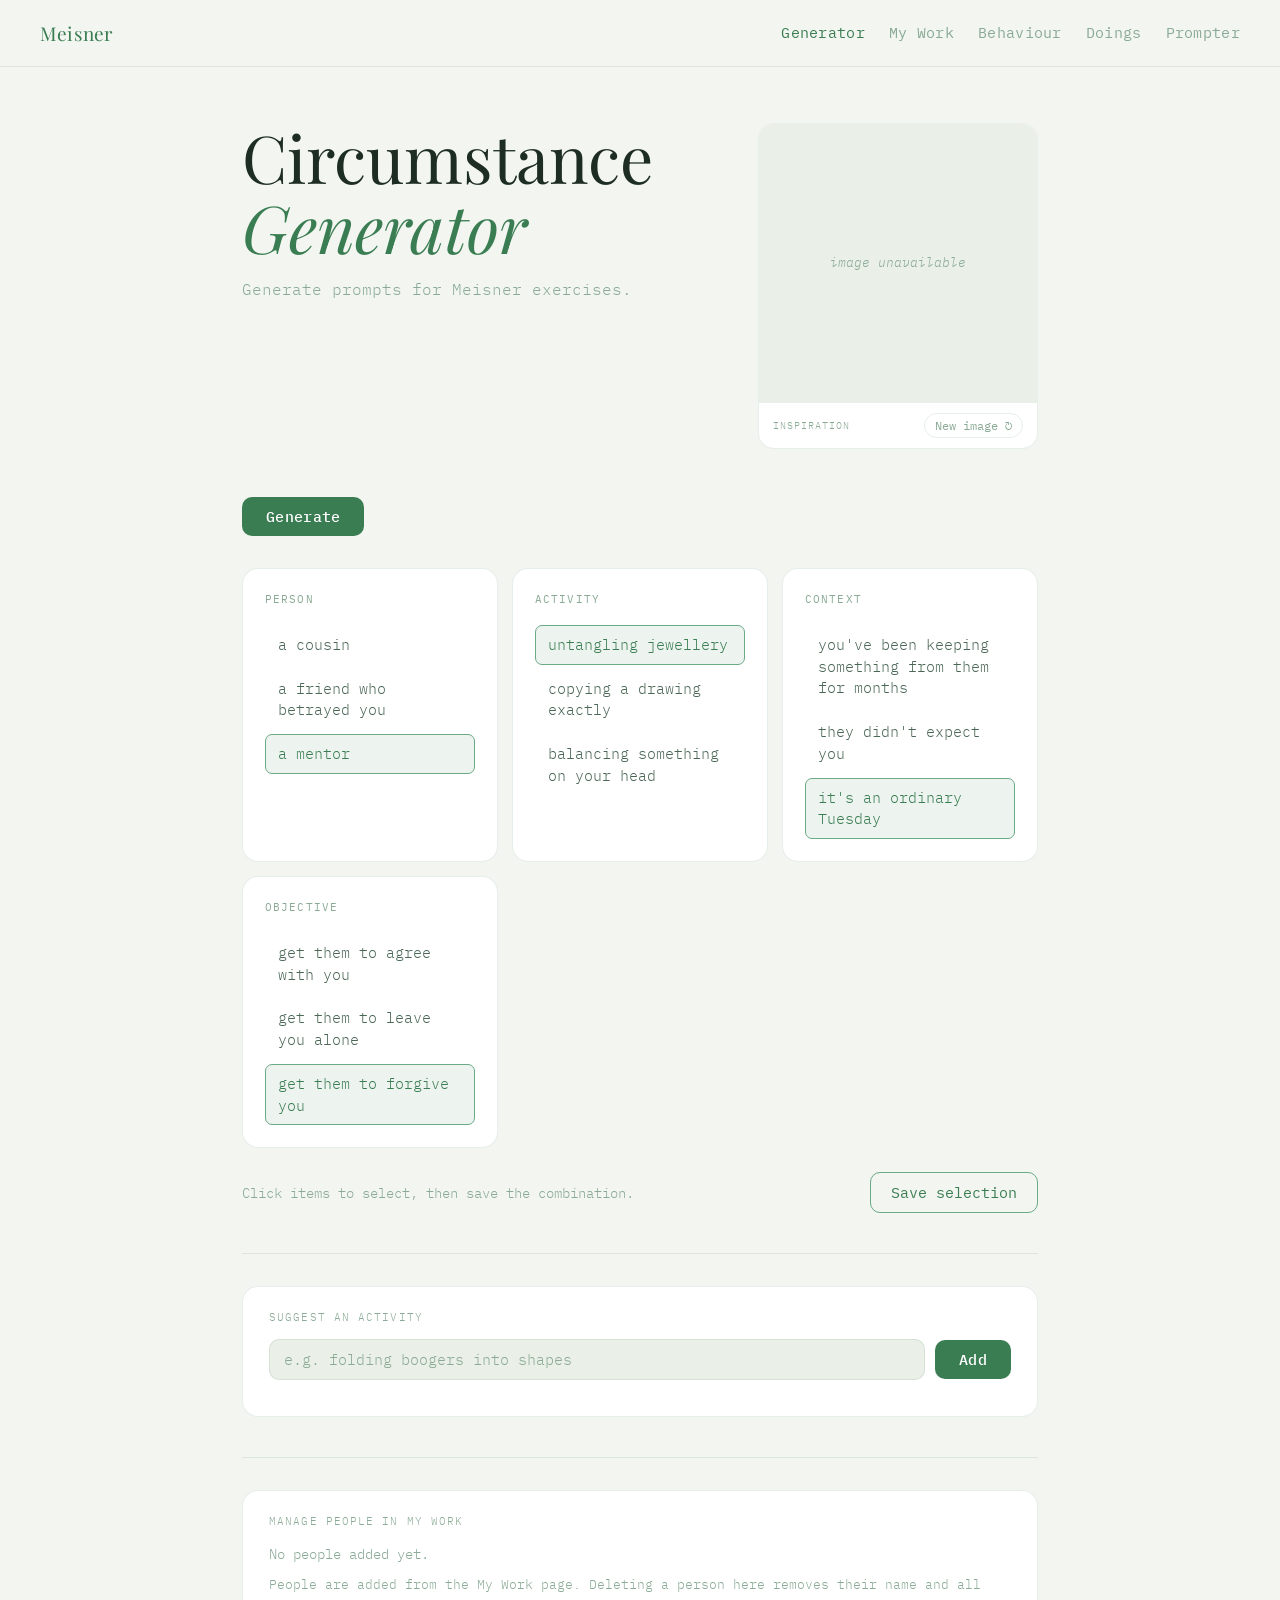
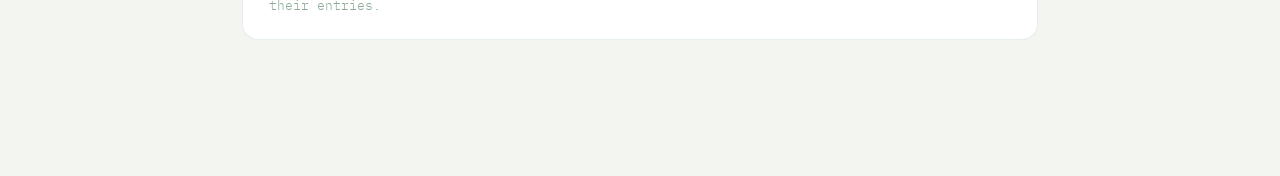
==== index.html @ a9f5c1dd "first upload" ====
<!doctype html>
<html lang="en">
  <head>
    <meta charset="UTF-8" />
    <meta name="viewport" content="width=device-width, initial-scale=1.0" />
    <link rel="icon" type="image/jpg" href="yas.JPG" />
    <title>Meisner Generator</title>
    <link rel="preconnect" href="https://fonts.googleapis.com" />
    <link
      href="https://fonts.googleapis.com/css2?family=Playfair+Display:ital,wght@0,400;0,500;1,400;1,500&family=IBM+Plex+Mono:wght@300;400;500&display=swap"
      rel="stylesheet"
    />
    <link rel="stylesheet" href="style.css" />
    <style>
      .hero-row {
        display: grid;
        grid-template-columns: 1fr 280px;
        gap: 24px;
        align-items: start;
        margin-bottom: 48px;
      }
      .hero-left h1 {
        font-family: var(--font-display);
        font-size: clamp(44px, 6.5vw, 66px);
        font-weight: 400;
        line-height: 1.05;
        color: var(--text);
        margin-bottom: 14px;
      }
      .hero-left h1 em {
        color: var(--green);
        font-style: italic;
      }
      .hero-left .subtitle {
        font-size: 16px;
        color: var(--text-dim);
        line-height: 1.7;
      }
      .inspo-card {
        background: var(--bg-card);
        border: 1px solid var(--border);
        border-radius: var(--radius-lg);
        overflow: hidden;
        width: 100%;
      }
      .inspo-img {
        width: 100%;
        aspect-ratio: 1 / 1;
        object-fit: cover;
        display: block;
      }
      .inspo-loading {
        width: 100%;
        aspect-ratio: 1 / 1;
        background: var(--bg-surface);
        display: flex;
        align-items: center;
        justify-content: center;
        font-family: var(--font-mono);
        font-size: 13px;
        color: var(--text-dim);
        font-style: italic;
      }
      .inspo-footer {
        display: flex;
        align-items: center;
        justify-content: space-between;
        padding: 10px 14px;
        border-top: 1px solid var(--border);
      }
      .inspo-label {
        font-size: 10px;
        letter-spacing: 0.1em;
        text-transform: uppercase;
        color: var(--text-dim);
      }
      .inspo-btn {
        font-family: var(--font-mono);
        font-size: 12px;
        color: var(--text-dim);
        background: transparent;
        border: 1px solid var(--border);
        padding: 4px 10px;
        border-radius: 100px;
        cursor: pointer;
        transition:
          color 0.2s,
          border-color 0.2s;
      }
      .inspo-btn:hover {
        color: var(--green);
        border-color: var(--green-dim);
      }
      @media (max-width: 600px) {
        .hero-row {
          grid-template-columns: 1fr;
        }
      }
      .person-delete-btn {
        font-family: var(--font-mono);
        font-size: 11px;
        color: var(--text-dim);
        background: transparent;
        border: none;
        cursor: pointer;
        padding: 0 0 0 4px;
        transition: color 0.2s;
      }
      .person-delete-btn:hover {
        color: #c0392b;
      }
    </style>
  </head>
  <body>
    <nav>
      <span class="nav-title">Meisner</span>
      <div class="nav-links">
        <a href="index.html" class="active">Generator</a>
        <a href="log.html">My Work</a>
        <a href="words.html">Behaviour</a>
        <a href="doings.html">Doings</a>
        <a href="prompt.html">Prompter</a>
      </div>
    </nav>

    <main>
      <div class="hero-row">
        <div class="hero-left">
          <h1>Circumstance<br /><em>Generator</em></h1>
          <p class="subtitle">Generate prompts for Meisner exercises.</p>
        </div>
        <div class="inspo-card" id="inspo-card">
          <div class="inspo-loading" id="inspo-loading">loading...</div>
          <div class="inspo-footer">
            <span class="inspo-label">Inspiration</span>
            <button class="inspo-btn" onclick="loadImage()">New image ↻</button>
          </div>
        </div>
      </div>

      <div class="controls-bar">
        <button class="btn-generate" onclick="generate()">Generate</button>
      </div>

      <div id="sections-grid" class="sections-grid"></div>

      <div class="save-selection-bar" id="save-bar" style="display: none">
        <span class="save-selection-hint"
          >Click items to select, then save the combination.</span
        >
        <button class="btn-secondary" onclick="saveSelection()">
          Save selection
        </button>
      </div>

      <hr class="section-divider" id="coll-divider" style="display: none" />
      <div id="coll-section" style="display: none">
        <h2 class="section-heading">Saved collections</h2>
        <div id="collections-list"></div>
      </div>

      <hr class="section-divider" />

      <div class="suggest-block">
        <span class="suggest-label">Suggest an activity</span>
        <div class="suggest-row">
          <input
            type="text"
            id="suggest-input"
            placeholder="e.g. folding boogers into shapes"
            maxlength="120"
          />
          <button class="btn-generate" onclick="addActivity()">Add</button>
        </div>
        <div class="custom-activities-list" id="custom-list"></div>
      </div>

      <hr class="section-divider" />

      <div class="suggest-block">
        <span class="suggest-label">Manage people in My Work</span>
        <div
          id="people-list"
          style="display: flex; flex-wrap: wrap; gap: 8px; margin-top: 4px"
        ></div>
        <p
          style="
            font-size: 13px;
            color: var(--text-dim);
            margin-top: 10px;
            line-height: 1.6;
          "
        >
          People are added from the My Work page. Deleting a person here removes
          their name and all their entries.
        </p>
      </div>

      <div id="toast" class="toast"></div>
    </main>

    <script>
      // ── IMAGE (picsum.photos — reliable, no API key) ───────────────────
      function loadImage() {
        const card = document.getElementById("inspo-card");
        const loading = document.getElementById("inspo-loading");

        const existing = card.querySelector(".inspo-img");
        if (existing) existing.remove();
        loading.style.display = "flex";
        loading.textContent = "loading...";

        const w = 600,
          h = 600;
        const seed = Math.floor(Math.random() * 1000000);
        const url = `https://picsum.photos/600/600?random=${Math.random()}`;

        const img = document.createElement("img");
        img.className = "inspo-img";
        img.alt = "";

        img.onload = () => {
          loading.style.display = "none";
          card.insertBefore(img, card.querySelector(".inspo-footer"));
        };
        img.onerror = () => {
          loading.textContent = "image unavailable";
        };
        img.src = url;
      }

      // ── POOL ──────────────────────────────────────────────────────────
      const BASE_POOL = {
        person: [
          "a flatmate",
          "a workmate",
          "a sibling",
          "a neighbour",
          "your mum",
          "your dad",
          "a close friend",
          "a cousin",
          "your housemate",
          "a classmate",
          "a childhood friend",
          "your younger brother",
          "your older sister",
          "an ex",
          "a mentor",
          "a boss",
          "a teacher",
          "an old friend you've lost touch with",
          "a parent you rarely see",
          "your best friend",
          "a colleague you admire",
          "someone you used to be close to",
          "someone you're in love with",
          "a parent who let you down",
          "a friend who betrayed you",
          "someone who is dying",
          "a stranger who knows your secret",
          "your estranged sister",
          "your father after years apart",
          "someone you wronged",
        ],
        activity: [
          "peeling a label off cleanly",
          "sorting tiny beads into colours",
          "copying a drawing exactly",
          "tracing a complex design",
          "wrapping multiple small objects carefully",
          "organising small items into order",
          "untangling jewellery",
          "copying a handwritten letter neatly",
          "assembling a puzzle",
          "building a small model piece",
          "threading beads onto a bracelet",
          "making a rainbow loom bracelet",
          "cutting shapes out precisely and glueing them onto something",
          "decorating something neatly",
          "following a set of written instructions exactly",
          "learning a rhythmic clapping pattern",
          "painting paint by number",
          "learning to macrame",
          "cutting out letters from magazine clippings and arranging them into a message",
          "repairing a broken bracelet",
          "sewing buttons back onto fabric",
          "fixing a torn piece of fabric",
          "unpicking stitches without damaging fabric",
          "removing a stain carefully",
          "memorising something word for word",
          "trying to crack a combination lock",
          "practising a speech out loud",
          "copying something with perfect accuracy",
          "assembling something with very small pieces",
          "solving a Rubik's cube",
          "braiding something evenly and tightly",
          "measuring and marking something precisely",
          "knitting or crocheting something complex",
          "learning line dancing",
          "learning a NFL cheer routine",
          "holding a yoga pose",
          "balancing something on your head",
          "juggling a ball on foot",
        ],
        context: [
          "you haven't seen each other in a few weeks",
          "you're both tired",
          "you're running late",
          "it's an ordinary Tuesday",
          "nothing has been said yet",
          "you've just arrived",
          "they didn't expect you",
          "you need to tell them something you've been putting off",
          "you just found out something that changes things",
          "they don't know you're leaving soon",
          "something happened that you can't mention",
          "you've been avoiding them",
          "they're about to make a decision that affects you",
          "you may not see them again",
          "you've just received news you haven't processed",
          "you've been keeping something from them for months",
          "you said something last week you can't take back",
          "they called you and you nearly didn't answer",
        ],
        objective: [
          "get them to stay a little longer",
          "get them to laugh",
          "get them to stop worrying about you",
          "get them to agree with you",
          "get them to leave you alone",
          "get them to notice you",
          "get them to hear you properly",
          "get them to change their mind",
          "get them to admit something",
          "get them to take care of themselves",
          "get them to trust you again",
          "get them to open up",
          "get them to forgive you",
          "get them to choose you",
          "get them to stay",
          "get them to understand what you can't say out loud",
          "get them to see you as you are",
          "get them to let you go",
        ],
      };

      const SECTION_ORDER = ["person", "activity", "context", "objective"];
      const SECTION_LABELS = {
        person: "Person",
        activity: "Activity",
        context: "Context",
        objective: "Objective",
      };
      let selected = {};

      function getCustomActivities() {
        return JSON.parse(
          localStorage.getItem("meisner-custom-activities") || "[]",
        );
      }
      function saveCustomActivities(a) {
        localStorage.setItem("meisner-custom-activities", JSON.stringify(a));
      }
      function getPool(s) {
        return s === "activity"
          ? [...BASE_POOL.activity, ...getCustomActivities()]
          : BASE_POOL[s];
      }
      function pickRandom(arr, n) {
        return [...arr].sort(() => Math.random() - 0.5).slice(0, n);
      }

      function addActivity() {
        const input = document.getElementById("suggest-input");
        const val = input.value.trim();
        if (!val) return;
        const customs = getCustomActivities();
        if (customs.includes(val) || BASE_POOL.activity.includes(val)) {
          showToast("Already in the list");
          return;
        }
        customs.push(val);
        saveCustomActivities(customs);
        input.value = "";
        renderCustomList();
        showToast("Activity added");
      }

      document
        .getElementById("suggest-input")
        .addEventListener("keydown", (e) => {
          if (e.key === "Enter") addActivity();
        });

      function removeCustomActivity(val) {
        saveCustomActivities(getCustomActivities().filter((a) => a !== val));
        renderCustomList();
      }

      function renderCustomList() {
        const el = document.getElementById("custom-list");
        el.innerHTML = "";
        getCustomActivities().forEach((a) => {
          const chip = document.createElement("span");
          chip.className = "custom-chip";
          chip.innerHTML = `${a}<button class="custom-chip-remove" title="Remove">×</button>`;
          chip
            .querySelector("button")
            .addEventListener("click", () => removeCustomActivity(a));
          el.appendChild(chip);
        });
      }

      // ── PEOPLE MANAGEMENT ─────────────────────────────────────────────
      function getLogData() {
        return JSON.parse(
          localStorage.getItem("meisner-log-v2") ||
            '{"persons":[],"entries":{},"rep":{}}',
        );
      }
      function saveLogData(d) {
        localStorage.setItem("meisner-log-v2", JSON.stringify(d));
      }

      function renderPeopleList() {
        const d = getLogData();
        const el = document.getElementById("people-list");
        el.innerHTML = "";
        if (!d.persons.length) {
          el.innerHTML =
            '<span style="font-size:14px;color:var(--text-dim);">No people added yet.</span>';
          return;
        }
        d.persons.forEach((name) => {
          const chip = document.createElement("span");
          chip.className = "custom-chip";
          chip.style.background = "var(--bg-surface)";
          const nameSpan = document.createElement("span");
          nameSpan.textContent = name;
          const delBtn = document.createElement("button");
          delBtn.className = "custom-chip-remove person-delete-btn";
          delBtn.title = "Delete person and all their entries";
          delBtn.textContent = "×";
          delBtn.addEventListener("click", () => {
            if (
              !confirm(
                `Delete "${name}" and all their log entries? This cannot be undone.`,
              )
            )
              return;
            const fresh = getLogData();
            fresh.persons = fresh.persons.filter((p) => p !== name);
            delete fresh.entries[name];
            delete fresh.rep[name];
            saveLogData(fresh);
            renderPeopleList();
            showToast(`${name} deleted`);
          });
          chip.appendChild(nameSpan);
          chip.appendChild(delBtn);
          el.appendChild(chip);
        });
      }

      // ── GENERATOR ─────────────────────────────────────────────────────
      function generate() {
        selected = {};
        document.getElementById("save-bar").style.display = "none";
        const grid = document.getElementById("sections-grid");
        grid.innerHTML = SECTION_ORDER.map(
          (s) =>
            `<div class="section-card"><div class="section-label">${SECTION_LABELS[s]}</div><div class="item-list" id="list-${s}"></div></div>`,
        ).join("");

        SECTION_ORDER.forEach((s) => {
          const pool = getPool(s);
          const picks = pickRandom(pool, 3);
          const hi = Math.floor(Math.random() * 3);
          const listEl = document.getElementById("list-" + s);
          picks.forEach((text, i) => {
            const div = document.createElement("div");
            div.className = "item" + (i === hi ? " active" : "");
            div.textContent = text;
            if (i === hi) selected[s] = text;
            div.addEventListener("click", () => {
              listEl
                .querySelectorAll(".item")
                .forEach((el) => el.classList.remove("active"));
              div.classList.add("active");
              selected[s] = text;
              document.getElementById("save-bar").style.display = "flex";
            });
            listEl.appendChild(div);
          });
        });
        document.getElementById("save-bar").style.display = "flex";
      }

      function saveSelection() {
        if (!Object.keys(selected).length) return;
        const collections = JSON.parse(
          localStorage.getItem("meisner-collections") || "[]",
        );
        collections.unshift({
          id: Date.now(),
          date: new Date().toLocaleDateString("en-AU", {
            day: "numeric",
            month: "short",
            year: "numeric",
          }),
          ...selected,
        });
        localStorage.setItem(
          "meisner-collections",
          JSON.stringify(collections),
        );
        renderCollections();
        showToast("Collection saved");
      }

      function deleteCollection(id) {
        let c = JSON.parse(localStorage.getItem("meisner-collections") || "[]");
        c = c.filter((x) => x.id !== id);
        localStorage.setItem("meisner-collections", JSON.stringify(c));
        renderCollections();
      }

      function renderCollections() {
        const collections = JSON.parse(
          localStorage.getItem("meisner-collections") || "[]",
        );
        const sec = document.getElementById("coll-section");
        const divider = document.getElementById("coll-divider");
        const list = document.getElementById("collections-list");
        sec.style.display = collections.length ? "block" : "none";
        divider.style.display = collections.length ? "block" : "none";
        list.innerHTML = collections
          .map(
            (c) => `
    <div class="collection-card">
      <div class="collection-meta">
        <span class="collection-date">${c.date}</span>
        <button class="collection-delete" onclick="deleteCollection(${c.id})">×</button>
      </div>
      <div class="collection-rows">
        ${SECTION_ORDER.filter((s) => c[s])
          .map(
            (s) =>
              `<div class="coll-cell"><span class="coll-key">${SECTION_LABELS[s]}</span><span class="coll-val">${c[s]}</span></div>`,
          )
          .join("")}
      </div>
    </div>`,
          )
          .join("");
      }

      function showToast(msg) {
        const t = document.getElementById("toast");
        t.textContent = msg;
        t.classList.add("show");
        setTimeout(() => t.classList.remove("show"), 2200);
      }

      renderCustomList();
      renderPeopleList();
      renderCollections();
      generate();
      loadImage();
    </script>
  </body>
</html>
---- style.css ----
*, *::before, *::after {
  box-sizing: border-box;
  margin: 0;
  padding: 0;
}

:root {
  --bg:           #f2f5f0;
  --bg-surface:   #eaefe7;
  --bg-card:      #ffffff;
  --bg-card-hover:#f7faf6;
  --bg-wild:      #eef5f7;

  --green:        #3a7d52;
  --green-light:  #e6f0ea;
  --green-dim:    #6aaa85;
  --green-glow:   rgba(58,125,82,0.09);

  --blue:         #2e7d8f;
  --blue-light:   #e4f2f5;
  --blue-dim:     #5da3b3;
  --blue-glow:    rgba(46,125,143,0.09);

  --text:         #1e2d24;
  --text-muted:   #4a6655;
  --text-dim:     #8aaa95;

  --border:       rgba(58,125,82,0.12);
  --border-hover: rgba(58,125,82,0.25);
  --border-blue:  rgba(46,125,143,0.22);

  --font-display: "Playfair Display", serif;
  --font-mono:    "IBM Plex Mono", monospace;
  --radius:       10px;
  --radius-lg:    16px;
}

body {
  background: var(--bg);
  color: var(--text);
  font-family: var(--font-mono);
  font-size: 16px;
  font-weight: 300;
  line-height: 1.6;
  min-height: 100vh;
}

nav {
  display: flex;
  align-items: center;
  justify-content: space-between;
  padding: 18px 40px;
  border-bottom: 1px solid var(--border);
  position: sticky;
  top: 0;
  background: rgba(242,245,240,0.95);
  backdrop-filter: blur(12px);
  z-index: 10;
  flex-wrap: wrap;
  gap: 10px;
}

.nav-title {
  font-family: var(--font-display);
  font-size: 19px;
  color: var(--green);
  letter-spacing: 0.01em;
}

.nav-links { display: flex; gap: 24px; flex-wrap: wrap; }

nav a {
  color: var(--text-dim);
  text-decoration: none;
  font-size: 15px;
  font-weight: 400;
  letter-spacing: 0.02em;
  transition: color 0.2s;
}

nav a:hover { color: var(--text-muted); }
nav a.active { color: var(--green); }

main {
  max-width: 860px;
  margin: 0 auto;
  padding: 56px 32px 100px;
}

.page-header { margin-bottom: 48px; }

.page-header h1 {
  font-family: var(--font-display);
  font-size: clamp(44px, 6.5vw, 66px);
  font-weight: 400;
  line-height: 1.05;
  color: var(--text);
  margin-bottom: 14px;
}

.page-header h1 em { color: var(--green); font-style: italic; }

.subtitle {
  font-size: 16px;
  color: var(--text-dim);
  max-width: 440px;
  line-height: 1.7;
}

.controls-bar {
  display: flex;
  gap: 12px;
  align-items: flex-end;
  flex-wrap: wrap;
  margin-bottom: 32px;
}

.btn-generate {
  background: var(--green);
  color: #fff;
  border: none;
  font-family: var(--font-mono);
  font-size: 15px;
  font-weight: 500;
  padding: 10px 24px;
  border-radius: var(--radius);
  cursor: pointer;
  letter-spacing: 0.02em;
  transition: opacity 0.2s, transform 0.1s;
  white-space: nowrap;
}

.btn-generate:hover { opacity: 0.85; }
.btn-generate:active { transform: scale(0.97); }

.btn-secondary {
  background: transparent;
  border: 1px solid var(--green-dim);
  color: var(--green);
  font-family: var(--font-mono);
  font-size: 15px;
  font-weight: 400;
  padding: 10px 20px;
  border-radius: var(--radius);
  cursor: pointer;
  transition: background 0.2s;
  white-space: nowrap;
}

.btn-secondary:hover { background: var(--green-glow); }

.btn-cancel {
  background: transparent;
  border: 1px solid var(--border-hover);
  color: var(--text-dim);
  font-family: var(--font-mono);
  font-size: 15px;
  font-weight: 300;
  padding: 10px 18px;
  border-radius: var(--radius);
  cursor: pointer;
}

.btn-cancel:hover { border-color: var(--green-dim); }

.sections-grid {
  display: grid;
  grid-template-columns: repeat(auto-fit, minmax(200px, 1fr));
  gap: 14px;
  margin-bottom: 24px;
}

.section-card {
  background: var(--bg-card);
  border: 1px solid var(--border);
  border-radius: var(--radius-lg);
  padding: 22px;
}

.section-label {
  font-size: 11px;
  letter-spacing: 0.1em;
  text-transform: uppercase;
  color: var(--text-dim);
  font-weight: 400;
  margin-bottom: 16px;
}

.item-list { display: flex; flex-direction: column; gap: 4px; }

.item {
  font-size: 15px;
  color: var(--text-muted);
  padding: 8px 12px;
  border-radius: 7px;
  cursor: pointer;
  border: 1px solid transparent;
  transition: background 0.15s, color 0.15s, border-color 0.15s;
  line-height: 1.45;
}

.item:hover { background: var(--bg-card-hover); color: var(--text); }
.item.active { background: var(--green-glow); border-color: var(--green-dim); color: var(--green); }

.save-selection-bar {
  display: flex;
  align-items: center;
  justify-content: space-between;
  flex-wrap: wrap;
  gap: 12px;
  margin-bottom: 36px;
}

.save-selection-hint { font-size: 14px; color: var(--text-dim); }

/* SUGGEST ACTIVITY */
.suggest-block {
  background: var(--bg-card);
  border: 1px solid var(--border);
  border-radius: var(--radius-lg);
  padding: 22px 26px;
  margin-bottom: 36px;
}

.suggest-label {
  font-size: 11px;
  letter-spacing: 0.1em;
  text-transform: uppercase;
  color: var(--text-dim);
  margin-bottom: 12px;
  display: block;
}

.suggest-row {
  display: flex;
  gap: 10px;
  align-items: center;
  flex-wrap: wrap;
}

.suggest-row input {
  flex: 1;
  min-width: 200px;
  background: var(--bg-surface);
  border: 1px solid var(--border);
  color: var(--text);
  font-family: var(--font-mono);
  font-size: 15px;
  font-weight: 300;
  padding: 9px 14px;
  border-radius: var(--radius);
  transition: border-color 0.2s;
}

.suggest-row input:focus { outline: none; border-color: var(--green-dim); }
.suggest-row input::placeholder { color: var(--text-dim); }

.custom-activities-list {
  display: flex;
  flex-wrap: wrap;
  gap: 7px;
  margin-top: 14px;
}

.custom-chip {
  font-size: 13px;
  color: var(--text-muted);
  background: var(--green-light);
  border: 1px solid var(--border);
  border-radius: 100px;
  padding: 4px 12px 4px 14px;
  display: flex;
  align-items: center;
  gap: 8px;
  font-family: var(--font-mono);
}

.custom-chip-remove {
  background: none;
  border: none;
  color: var(--text-dim);
  cursor: pointer;
  font-size: 16px;
  line-height: 1;
  padding: 0;
}

.custom-chip-remove:hover { color: var(--text); }

/* COLLECTIONS */
.collections-section { margin-top: 8px; }

.collections-header { display: flex; align-items: center; margin-bottom: 16px; }

.collections-title {
  font-family: var(--font-display);
  font-size: 22px;
  font-weight: 400;
  color: var(--text);
}

.collection-card {
  background: var(--bg-card);
  border: 1px solid var(--border);
  border-radius: var(--radius-lg);
  padding: 20px 24px;
  margin-bottom: 10px;
  position: relative;
}

.collection-meta { display: flex; align-items: center; gap: 10px; margin-bottom: 12px; }
.collection-date { font-size: 13px; color: var(--text-dim); }

.collection-delete {
  background: none; border: none; color: var(--text-dim); font-size: 20px;
  cursor: pointer; line-height: 1; padding: 0; position: absolute; top: 16px; right: 20px;
}
.collection-delete:hover { color: var(--text-muted); }

.collection-rows {
  display: grid;
  grid-template-columns: repeat(auto-fit, minmax(160px, 1fr));
  gap: 10px;
}

.coll-cell { display: flex; flex-direction: column; gap: 3px; }
.coll-key { font-size: 10px; letter-spacing: 0.1em; text-transform: uppercase; color: var(--text-dim); }
.coll-val { font-size: 15px; color: var(--text-muted); line-height: 1.4; }

/* LOG */
.log-form {
  background: var(--bg-card);
  border: 1px solid var(--border);
  border-radius: var(--radius-lg);
  padding: 28px 32px;
  margin-bottom: 32px;
}

.form-row { display: flex; flex-direction: column; gap: 7px; margin-bottom: 18px; }

.form-row label {
  font-size: 11px; letter-spacing: 0.1em; text-transform: uppercase;
  color: var(--text-dim); font-weight: 400;
}

input[type="text"], input[type="date"] {
  background: var(--bg-surface);
  border: 1px solid var(--border);
  color: var(--text);
  font-family: var(--font-mono);
  font-size: 15px;
  font-weight: 300;
  padding: 10px 14px;
  border-radius: var(--radius);
  width: 100%;
  transition: border-color 0.2s;
}

input[type="date"] { max-width: 220px; }

input:focus, textarea:focus, select:focus { outline: none; border-color: var(--green-dim); }

textarea {
  background: var(--bg-surface);
  border: 1px solid var(--border);
  color: var(--text);
  font-family: var(--font-mono);
  font-size: 15px;
  font-weight: 300;
  line-height: 1.7;
  padding: 12px 14px;
  border-radius: var(--radius);
  resize: vertical;
  min-height: 120px;
  width: 100%;
  transition: border-color 0.2s;
}

textarea::placeholder, input::placeholder { color: var(--text-dim); }

select {
  background: var(--bg-surface);
  border: 1px solid var(--border);
  color: var(--text);
  font-family: var(--font-mono);
  font-size: 15px;
  font-weight: 300;
  padding: 10px 14px;
  border-radius: var(--radius);
  width: 100%;
  cursor: pointer;
  appearance: none;
  -webkit-appearance: none;
  transition: border-color 0.2s;
}

/* PERSON SELECTOR BAR */
.person-bar {
  display: flex;
  align-items: center;
  gap: 10px;
  flex-wrap: wrap;
  margin-bottom: 28px;
  padding: 16px 20px;
  background: var(--bg-card);
  border: 1px solid var(--border);
  border-radius: var(--radius-lg);
}

.person-bar-label {
  font-size: 11px;
  letter-spacing: 0.1em;
  text-transform: uppercase;
  color: var(--text-dim);
  white-space: nowrap;
}

.person-tab {
  font-family: var(--font-mono);
  font-size: 14px;
  font-weight: 400;
  padding: 6px 16px;
  border-radius: 100px;
  border: 1px solid var(--border);
  background: transparent;
  color: var(--text-muted);
  cursor: pointer;
  transition: background 0.15s, color 0.15s, border-color 0.15s;
}

.person-tab:hover { background: var(--bg-card-hover); color: var(--text); }
.person-tab.active { background: var(--green-glow); border-color: var(--green-dim); color: var(--green); font-weight: 500; }

.btn-add-person {
  font-family: var(--font-mono);
  font-size: 13px;
  color: var(--text-dim);
  background: transparent;
  border: 1px dashed var(--border-hover);
  padding: 6px 14px;
  border-radius: 100px;
  cursor: pointer;
  transition: color 0.2s, border-color 0.2s;
}

.btn-add-person:hover { color: var(--green); border-color: var(--green-dim); }

/* PERSON ENTRIES */
.person-section { margin-bottom: 48px; }

.person-section-header {
  display: flex;
  align-items: center;
  justify-content: space-between;
  cursor: pointer;
  padding: 14px 0;
  border-bottom: 1px solid var(--border);
  margin-bottom: 16px;
}

.person-section-name {
  font-family: var(--font-display);
  font-size: 20px;
  font-weight: 400;
  color: var(--text);
}

.person-section-chevron {
  font-size: 14px;
  color: var(--text-dim);
  transition: transform 0.2s;
}

.person-section.collapsed .person-section-chevron { transform: rotate(-90deg); }
.person-section.collapsed .person-entries { display: none; }
.person-section.collapsed .rep-section { display: none; }

/* ENTRIES */
.entry-card {
  background: var(--bg-card);
  border: 1px solid var(--border);
  border-radius: var(--radius-lg);
  padding: 22px 26px;
  margin-bottom: 10px;
  position: relative;
}

.entry-meta { display: flex; align-items: center; gap: 10px; margin-bottom: 10px; flex-wrap: wrap; }
.entry-date { font-size: 14px; color: var(--text-dim); }

.entry-updated-tag {
  font-size: 11px; letter-spacing: 0.06em; text-transform: uppercase;
  background: var(--blue-light); color: var(--blue-dim); padding: 2px 9px; border-radius: 4px;
}

.entry-actions { display: flex; gap: 8px; margin-left: auto; align-items: center; }

.btn-edit {
  font-family: var(--font-mono); font-size: 13px; color: var(--text-dim);
  background: transparent; border: 1px solid var(--border); padding: 4px 12px;
  border-radius: 5px; cursor: pointer; transition: border-color 0.2s, color 0.2s;
}

.btn-edit:hover { border-color: var(--green-dim); color: var(--green); }

.entry-delete {
  background: none; border: none; color: var(--text-dim); font-size: 20px;
  cursor: pointer; line-height: 1; padding: 0; position: absolute; top: 16px; right: 18px;
}
.entry-delete:hover { color: var(--text-muted); }

.entry-title {
  font-family: var(--font-display); font-size: 18px; font-weight: 400;
  color: var(--text); margin-bottom: 8px; line-height: 1.3;
}

.entry-notes { font-size: 15px; color: var(--text-muted); line-height: 1.75; margin-bottom: 12px; }

.entry-comment { border-top: 1px solid var(--border); padding-top: 12px; margin-top: 4px; }

.comment-label {
  display: block; font-size: 11px; letter-spacing: 0.1em; text-transform: uppercase;
  color: var(--blue-dim); margin-bottom: 6px;
}

.comment-text { font-size: 15px; color: var(--text-muted); line-height: 1.7; }

/* REP CLUB */
.rep-section {
  background: var(--bg-card);
  border: 1px solid var(--border);
  border-radius: var(--radius-lg);
  padding: 22px 26px;
  margin-bottom: 16px;
}

.rep-section-title {
  font-size: 11px; letter-spacing: 0.1em; text-transform: uppercase;
  color: var(--text-dim); margin-bottom: 18px; display: block;
}

.rep-month-header {
  display: flex;
  align-items: center;
  justify-content: space-between;
  margin-bottom: 16px;
}

.rep-month-label {
  font-family: var(--font-display);
  font-size: 17px;
  font-weight: 400;
  color: var(--text);
}

.rep-month-nav {
  display: flex;
  gap: 6px;
}

.rep-nav-btn {
  background: transparent;
  border: 1px solid var(--border);
  color: var(--text-dim);
  font-family: var(--font-mono);
  font-size: 14px;
  padding: 4px 10px;
  border-radius: var(--radius);
  cursor: pointer;
  transition: border-color 0.2s, color 0.2s;
}

.rep-nav-btn:hover { border-color: var(--green-dim); color: var(--green); }

.rep-calendar {
  display: flex;
  flex-direction: column;
  gap: 6px;
}

.rep-week {
  display: flex;
  gap: 6px;
  align-items: center;
}

.rep-week-label {
  font-size: 12px;
  color: var(--text-dim);
  min-width: 60px;
}

.rep-day-slots {
  display: flex;
  gap: 6px;
  flex-wrap: wrap;
}

.rep-day {
  display: flex;
  flex-direction: column;
  align-items: center;
  gap: 4px;
}

.rep-day-name {
  font-size: 11px;
  color: var(--text-dim);
  letter-spacing: 0.05em;
}

.rep-tick {
  width: 36px;
  height: 36px;
  border-radius: 8px;
  border: 1px solid var(--border);
  background: var(--bg-surface);
  cursor: pointer;
  display: flex;
  align-items: center;
  justify-content: center;
  font-size: 16px;
  transition: background 0.15s, border-color 0.15s;
  color: transparent;
  user-select: none;
}

.rep-tick:hover { border-color: var(--green-dim); background: var(--green-light); }
.rep-tick.attended { background: var(--green-glow); border-color: var(--green-dim); color: var(--green); }

.rep-duration-row {
  margin-top: 16px;
  display: none;
  align-items: center;
  gap: 10px;
  flex-wrap: wrap;
}

.rep-duration-row.visible { display: flex; }

.rep-duration-label {
  font-size: 13px;
  color: var(--text-dim);
  min-width: 80px;
}

.rep-dur-btn {
  font-family: var(--font-mono);
  font-size: 13px;
  padding: 5px 13px;
  border-radius: 100px;
  border: 1px solid var(--border);
  background: transparent;
  color: var(--text-muted);
  cursor: pointer;
  transition: background 0.15s, border-color 0.15s, color 0.15s;
}

.rep-dur-btn:hover { background: var(--green-light); border-color: var(--green-dim); }
.rep-dur-btn.selected { background: var(--green-glow); border-color: var(--green); color: var(--green); font-weight: 500; }

/* WORDS / DOINGS */
.category-list { display: flex; flex-direction: column; gap: 6px; }

.category-item {
  background: var(--bg-card);
  border: 1px solid var(--border);
  border-radius: var(--radius-lg);
  overflow: hidden;
}

.category-toggle {
  width: 100%; display: flex; align-items: center; justify-content: space-between;
  padding: 18px 24px; background: none; border: none; cursor: pointer;
  font-family: var(--font-mono); text-align: left; transition: background 0.15s;
}

.category-toggle:hover { background: var(--bg-card-hover); }

.category-name { font-size: 16px; color: var(--text); font-weight: 400; }
.category-count { font-size: 13px; color: var(--text-dim); margin-left: 10px; }

.category-chevron {
  font-size: 14px; color: var(--text-dim);
  transition: transform 0.2s; flex-shrink: 0;
}

.category-item.open .category-chevron { transform: rotate(180deg); }

.category-body {
  display: none; padding: 0 24px 22px; border-top: 1px solid var(--border);
}

.category-item.open .category-body { display: block; }

.word-chips { display: flex; flex-wrap: wrap; gap: 8px; padding-top: 18px; }

.chip {
  font-size: 15px; color: var(--text-muted); background: var(--bg-surface);
  border: 1px solid var(--border); border-radius: 100px; padding: 6px 16px;
  font-family: var(--font-mono); font-weight: 300; line-height: 1.5;
  cursor: pointer; transition: background 0.15s, border-color 0.15s, color 0.15s;
  user-select: none;
}

.chip:hover { background: var(--green-light); border-color: var(--green-dim); color: var(--green); }
.chip.chip-active { background: var(--green-glow); border-color: var(--green); color: var(--green); }

.word-detail {
  margin-top: 18px;
  background: var(--bg-surface);
  border-radius: var(--radius-lg);
  padding: 20px 22px;
  border-left: 3px solid var(--green);
}

.word-detail-title {
  font-family: var(--font-display);
  font-size: 20px; font-weight: 400; color: var(--text); margin-bottom: 6px;
}

.word-detail-def { font-size: 15px; color: var(--text-muted); line-height: 1.75; }

.word-detail-behaviours { margin-top: 14px; padding-top: 14px; border-top: 1px solid var(--border); }

.word-detail-beh-label {
  font-size: 11px; letter-spacing: 0.1em; text-transform: uppercase;
  color: var(--text-dim); margin-bottom: 10px; display: block;
}

.behaviour-list { display: flex; flex-direction: column; gap: 6px; padding-left: 0; list-style: none; }

.behaviour-list li {
  font-size: 15px; color: var(--text-muted); line-height: 1.6;
  padding-left: 18px; position: relative;
}

.behaviour-list li::before { content: "–"; position: absolute; left: 0; color: var(--green-dim); }

/* MODAL */
.modal-overlay {
  position: fixed; inset: 0; background: rgba(30,45,36,0.35);
  display: flex; align-items: center; justify-content: center; z-index: 100; padding: 20px;
}

.modal {
  background: var(--bg-card); border: 1px solid var(--border-hover); border-radius: var(--radius-lg);
  padding: 28px 32px; width: 100%; max-width: 540px; max-height: 90vh; overflow-y: auto;
}

.modal-header { display: flex; align-items: center; justify-content: space-between; margin-bottom: 22px; }

.modal-heading { font-family: var(--font-display); font-size: 20px; font-weight: 400; color: var(--text); }

.modal-close {
  background: none; border: none; color: var(--text-dim); font-size: 24px;
  cursor: pointer; line-height: 1; padding: 0;
}

.modal-close:hover { color: var(--text-muted); }
.modal-actions { display: flex; gap: 10px; margin-top: 10px; }

.section-divider { border: none; border-top: 1px solid var(--border); margin: 40px 0 32px; }

.section-heading {
  font-family: var(--font-display); font-size: 22px; font-weight: 400;
  color: var(--text); margin-bottom: 20px;
}

.empty-state { font-size: 15px; color: var(--text-dim); text-align: center; padding: 40px 0; }

.toast {
  position: fixed; bottom: 32px; left: 50%;
  transform: translateX(-50%) translateY(16px);
  background: var(--bg-card); border: 1px solid var(--border-hover);
  color: var(--text-muted); font-family: var(--font-mono); font-size: 15px;
  padding: 11px 26px; border-radius: 100px; opacity: 0; pointer-events: none;
  transition: opacity 0.25s, transform 0.25s; z-index: 200; white-space: nowrap;
}

.toast.show { opacity: 1; transform: translateX(-50%) translateY(0); }

@media (max-width: 600px) {
  nav { padding: 14px 18px; }
  .nav-links { gap: 14px; }
  nav a { font-size: 13px; }
  main { padding: 36px 18px 60px; }
  .sections-grid { grid-template-columns: 1fr; }
  .log-form, .modal { padding: 20px 18px; }
  .collection-rows { grid-template-columns: 1fr 1fr; }
  .rep-week { flex-wrap: wrap; }
}

/* ── PROMPTER ─────────────────────────────────────────── */
.prompter-wrap {
  max-width: 620px;
}

.prompt-step {
  margin-bottom: 40px;
}

.prompt-q {
  font-family: var(--font-display);
  font-size: 22px;
  font-weight: 400;
  color: var(--text);
  line-height: 1.35;
  margin-bottom: 6px;
}

.prompt-hint {
  font-size: 14px;
  color: var(--text-dim);
  margin-bottom: 16px;
  line-height: 1.6;
}

.prompt-answer {
  width: 100%;
  background: var(--bg-card);
  border: 1px solid var(--border);
  color: var(--text);
  font-family: var(--font-mono);
  font-size: 15px;
  font-weight: 300;
  line-height: 1.7;
  padding: 12px 16px;
  border-radius: var(--radius);
  resize: vertical;
  min-height: 80px;
  transition: border-color 0.2s;
}

.prompt-answer:focus { outline: none; border-color: var(--green-dim); }
.prompt-answer::placeholder { color: var(--text-dim); }

.prompt-answer.single {
  min-height: unset;
  height: 48px;
  resize: none;
  overflow: hidden;
}

.prompt-nav {
  display: flex;
  gap: 10px;
  align-items: center;
  margin-top: 16px;
}

.btn-next {
  background: var(--green);
  color: #fff;
  border: none;
  font-family: var(--font-mono);
  font-size: 15px;
  font-weight: 500;
  padding: 10px 24px;
  border-radius: var(--radius);
  cursor: pointer;
  transition: opacity 0.2s, transform 0.1s;
}

.btn-next:hover { opacity: 0.85; }
.btn-next:active { transform: scale(0.97); }

.prompt-step-indicator {
  font-size: 13px;
  color: var(--text-dim);
}

/* progress bar */
.prompt-progress {
  height: 3px;
  background: var(--border);
  border-radius: 100px;
  margin-bottom: 40px;
  overflow: hidden;
}

.prompt-progress-fill {
  height: 100%;
  background: var(--green);
  border-radius: 100px;
  transition: width 0.4s ease;
}

/* answered steps shown above */
.answered-list {
  display: flex;
  flex-direction: column;
  gap: 12px;
  margin-bottom: 36px;
}

.answered-item {
  display: flex;
  flex-direction: column;
  gap: 3px;
}

.answered-label {
  font-size: 11px;
  letter-spacing: 0.1em;
  text-transform: uppercase;
  color: var(--text-dim);
}

.answered-value {
  font-size: 15px;
  color: var(--text-muted);
  line-height: 1.5;
}

/* result block */
.result-block {
  background: var(--bg-card);
  border: 1px solid var(--border);
  border-radius: var(--radius-lg);
  padding: 28px 32px;
  margin-bottom: 24px;
}

.result-label {
  font-size: 11px;
  letter-spacing: 0.1em;
  text-transform: uppercase;
  color: var(--text-dim);
  margin-bottom: 14px;
  display: block;
}

.result-text {
  font-size: 16px;
  color: var(--text);
  line-height: 1.85;
  white-space: pre-wrap;
}

.result-actions {
  display: flex;
  gap: 10px;
  flex-wrap: wrap;
}

.generating-msg {
  font-size: 15px;
  color: var(--text-dim);
  font-style: italic;
  padding: 24px 0;
  animation: pulse 1.4s ease-in-out infinite;
}

/* person select for prompter */
.prompter-person-row {
  display: flex;
  align-items: center;
  gap: 10px;
  flex-wrap: wrap;
  margin-bottom: 36px;
  padding: 14px 18px;
  background: var(--bg-card);
  border: 1px solid var(--border);
  border-radius: var(--radius-lg);
}

.prompter-person-label {
  font-size: 13px;
  color: var(--text-dim);
  white-space: nowrap;
}

.prompter-person-select {
  flex: 1;
  min-width: 140px;
  background: var(--bg-surface);
  border: 1px solid var(--border);
  color: var(--text);
  font-family: var(--font-mono);
  font-size: 14px;
  font-weight: 300;
  padding: 7px 12px;
  border-radius: var(--radius);
  cursor: pointer;
  appearance: none;
  -webkit-appearance: none;
}
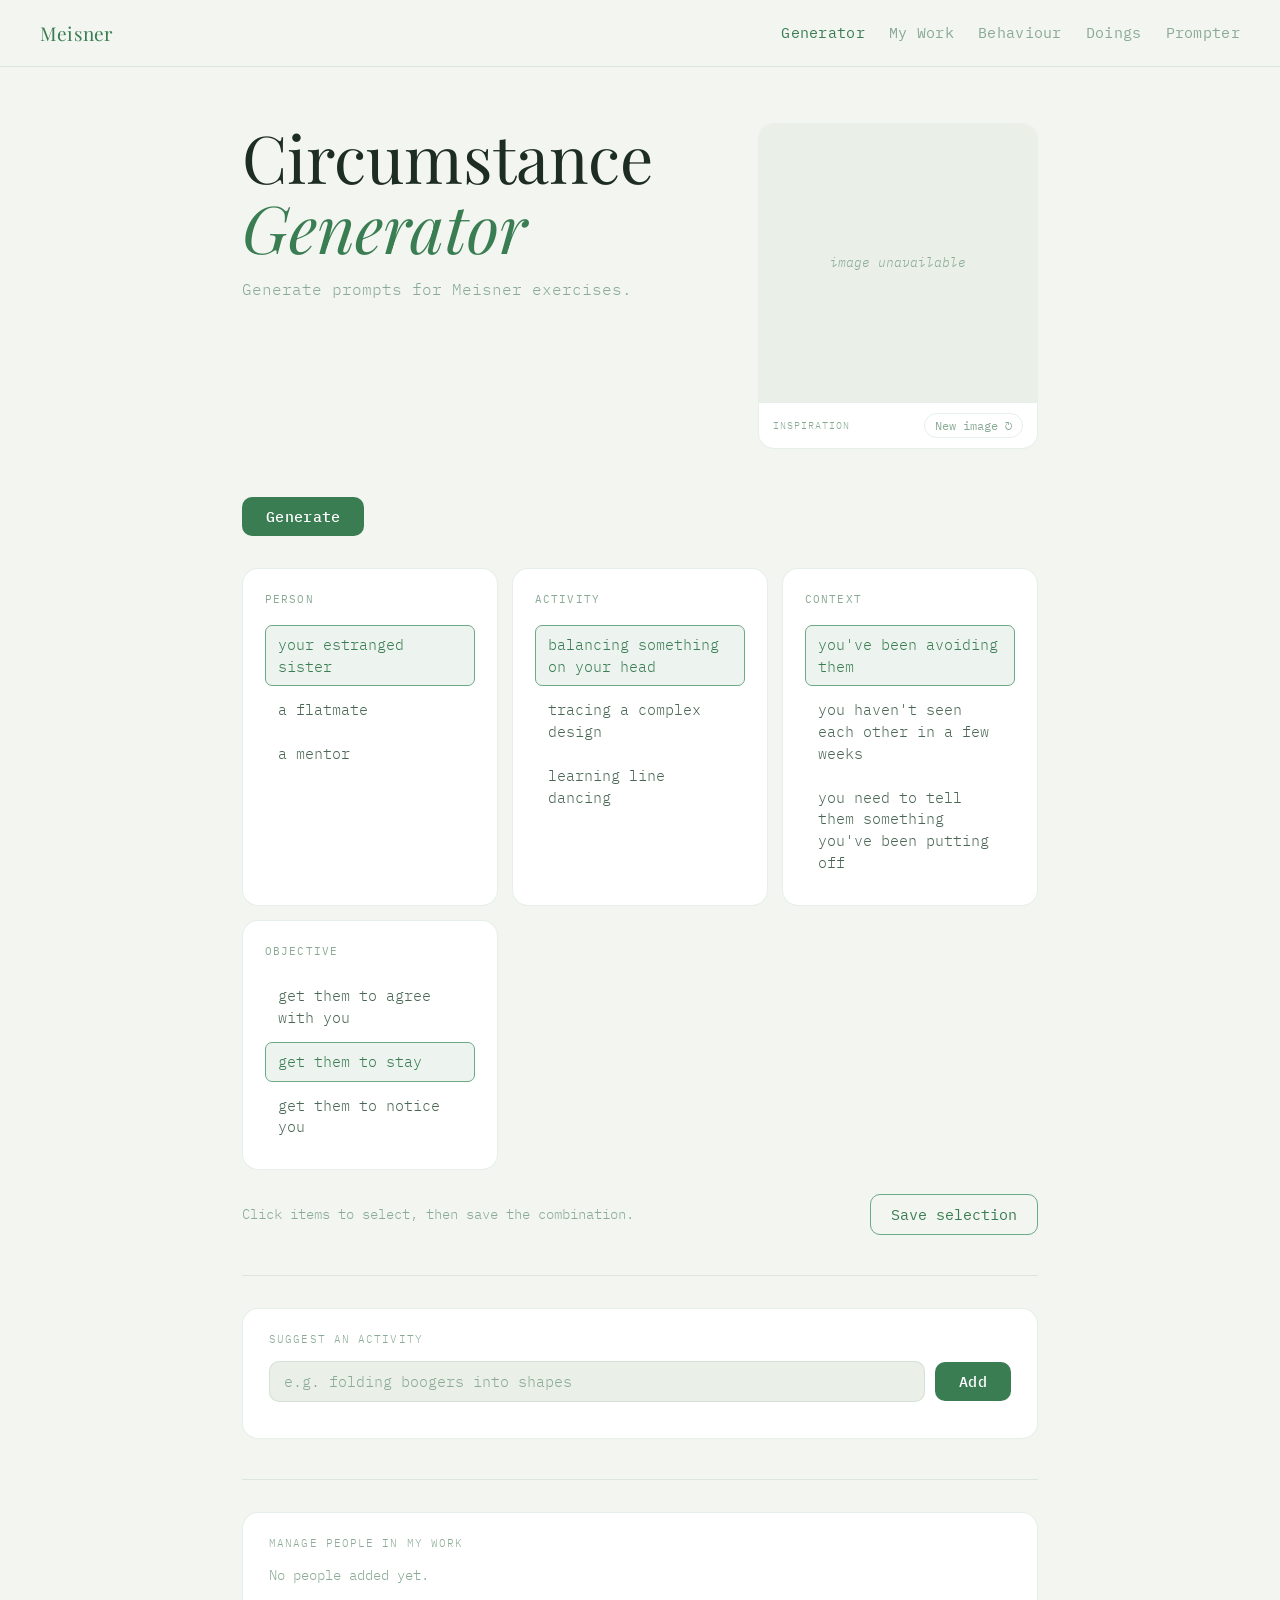
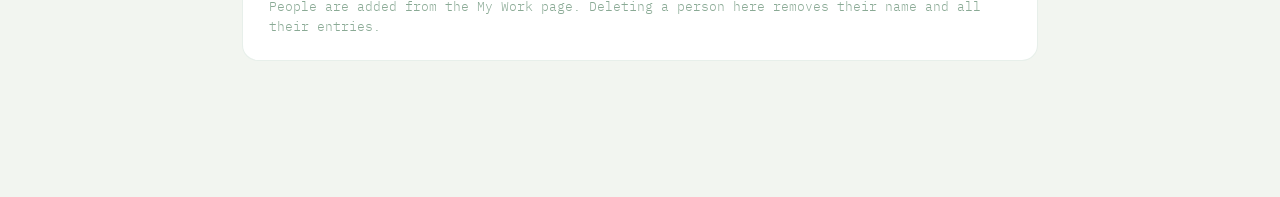
==== commit f7f004e3: "database" ====
--- a/index.html
+++ b/index.html
@@ -1,573 +1,358 @@
-<!doctype html>
+<!DOCTYPE html>
 <html lang="en">
-  <head>
-    <meta charset="UTF-8" />
-    <meta name="viewport" content="width=device-width, initial-scale=1.0" />
-    <link rel="icon" type="image/jpg" href="yas.JPG" />
-    <title>Meisner Generator</title>
-    <link rel="preconnect" href="https://fonts.googleapis.com" />
-    <link
-      href="https://fonts.googleapis.com/css2?family=Playfair+Display:ital,wght@0,400;0,500;1,400;1,500&family=IBM+Plex+Mono:wght@300;400;500&display=swap"
-      rel="stylesheet"
-    />
-    <link rel="stylesheet" href="style.css" />
-    <style>
-      .hero-row {
-        display: grid;
-        grid-template-columns: 1fr 280px;
-        gap: 24px;
-        align-items: start;
-        margin-bottom: 48px;
-      }
-      .hero-left h1 {
-        font-family: var(--font-display);
-        font-size: clamp(44px, 6.5vw, 66px);
-        font-weight: 400;
-        line-height: 1.05;
-        color: var(--text);
-        margin-bottom: 14px;
-      }
-      .hero-left h1 em {
-        color: var(--green);
-        font-style: italic;
-      }
-      .hero-left .subtitle {
-        font-size: 16px;
-        color: var(--text-dim);
-        line-height: 1.7;
-      }
-      .inspo-card {
-        background: var(--bg-card);
-        border: 1px solid var(--border);
-        border-radius: var(--radius-lg);
-        overflow: hidden;
-        width: 100%;
-      }
-      .inspo-img {
-        width: 100%;
-        aspect-ratio: 1 / 1;
-        object-fit: cover;
-        display: block;
-      }
-      .inspo-loading {
-        width: 100%;
-        aspect-ratio: 1 / 1;
-        background: var(--bg-surface);
-        display: flex;
-        align-items: center;
-        justify-content: center;
-        font-family: var(--font-mono);
-        font-size: 13px;
-        color: var(--text-dim);
-        font-style: italic;
-      }
-      .inspo-footer {
-        display: flex;
-        align-items: center;
-        justify-content: space-between;
-        padding: 10px 14px;
-        border-top: 1px solid var(--border);
-      }
-      .inspo-label {
-        font-size: 10px;
-        letter-spacing: 0.1em;
-        text-transform: uppercase;
-        color: var(--text-dim);
-      }
-      .inspo-btn {
-        font-family: var(--font-mono);
-        font-size: 12px;
-        color: var(--text-dim);
-        background: transparent;
-        border: 1px solid var(--border);
-        padding: 4px 10px;
-        border-radius: 100px;
-        cursor: pointer;
-        transition:
-          color 0.2s,
-          border-color 0.2s;
-      }
-      .inspo-btn:hover {
-        color: var(--green);
-        border-color: var(--green-dim);
-      }
-      @media (max-width: 600px) {
-        .hero-row {
-          grid-template-columns: 1fr;
-        }
-      }
-      .person-delete-btn {
-        font-family: var(--font-mono);
-        font-size: 11px;
-        color: var(--text-dim);
-        background: transparent;
-        border: none;
-        cursor: pointer;
-        padding: 0 0 0 4px;
-        transition: color 0.2s;
-      }
-      .person-delete-btn:hover {
-        color: #c0392b;
-      }
-    </style>
-  </head>
-  <body>
-    <nav>
-      <span class="nav-title">Meisner</span>
-      <div class="nav-links">
-        <a href="index.html" class="active">Generator</a>
-        <a href="log.html">My Work</a>
-        <a href="words.html">Behaviour</a>
-        <a href="doings.html">Doings</a>
-        <a href="prompt.html">Prompter</a>
+<head>
+  <meta charset="UTF-8">
+  <meta name="viewport" content="width=device-width, initial-scale=1.0">
+  <link rel="icon" type="image/jpg" href="yas.JPG">
+  <title>Meisner Generator</title>
+  <link rel="preconnect" href="https://fonts.googleapis.com">
+  <link href="https://fonts.googleapis.com/css2?family=Playfair+Display:ital,wght@0,400;0,500;1,400;1,500&family=IBM+Plex+Mono:wght@300;400;500&display=swap" rel="stylesheet">
+  <link rel="stylesheet" href="style.css">
+  <style>
+    .hero-row {
+      display: grid;
+      grid-template-columns: 1fr 280px;
+      gap: 24px;
+      align-items: start;
+      margin-bottom: 48px;
+    }
+    .hero-left h1 {
+      font-family: var(--font-display);
+      font-size: clamp(44px, 6.5vw, 66px);
+      font-weight: 400;
+      line-height: 1.05;
+      color: var(--text);
+      margin-bottom: 14px;
+    }
+    .hero-left h1 em { color: var(--green); font-style: italic; }
+    .hero-left .subtitle { font-size: 16px; color: var(--text-dim); line-height: 1.7; }
+    .inspo-card {
+      background: var(--bg-card);
+      border: 1px solid var(--border);
+      border-radius: var(--radius-lg);
+      overflow: hidden;
+      width: 100%;
+    }
+    .inspo-img { width: 100%; aspect-ratio: 1/1; object-fit: cover; display: block; }
+    .inspo-loading {
+      width: 100%; aspect-ratio: 1/1; background: var(--bg-surface);
+      display: flex; align-items: center; justify-content: center;
+      font-family: var(--font-mono); font-size: 13px; color: var(--text-dim); font-style: italic;
+    }
+    .inspo-footer {
+      display: flex; align-items: center; justify-content: space-between;
+      padding: 10px 14px; border-top: 1px solid var(--border);
+    }
+    .inspo-label { font-size: 10px; letter-spacing: 0.1em; text-transform: uppercase; color: var(--text-dim); }
+    .inspo-btn {
+      font-family: var(--font-mono); font-size: 12px; color: var(--text-dim);
+      background: transparent; border: 1px solid var(--border); padding: 4px 10px;
+      border-radius: 100px; cursor: pointer; transition: color 0.2s, border-color 0.2s;
+    }
+    .inspo-btn:hover { color: var(--green); border-color: var(--green-dim); }
+    .person-delete-btn {
+      font-family: var(--font-mono); font-size: 11px; color: var(--text-dim);
+      background: transparent; border: none; cursor: pointer; padding: 0 0 0 4px; transition: color 0.2s;
+    }
+    .person-delete-btn:hover { color: #c0392b; }
+    @media (max-width: 600px) { .hero-row { grid-template-columns: 1fr; } }
+  </style>
+</head>
+<body>
+<nav>
+  <span class="nav-title">Meisner</span>
+  <div class="nav-links">
+    <a href="index.html" class="active">Generator</a>
+    <a href="log.html">My Work</a>
+    <a href="words.html">Behaviour</a>
+    <a href="doings.html">Doings</a>
+    <a href="prompt.html">Prompter</a>
+  </div>
+</nav>
+
+<main>
+  <div class="hero-row">
+    <div class="hero-left">
+      <h1>Circumstance<br><em>Generator</em></h1>
+      <p class="subtitle">Generate prompts for Meisner exercises.</p>
+    </div>
+    <div class="inspo-card" id="inspo-card">
+      <div class="inspo-loading" id="inspo-loading">loading...</div>
+      <div class="inspo-footer">
+        <span class="inspo-label">Inspiration</span>
+        <button class="inspo-btn" onclick="loadImage()">New image ↻</button>
       </div>
-    </nav>
-
-    <main>
-      <div class="hero-row">
-        <div class="hero-left">
-          <h1>Circumstance<br /><em>Generator</em></h1>
-          <p class="subtitle">Generate prompts for Meisner exercises.</p>
-        </div>
-        <div class="inspo-card" id="inspo-card">
-          <div class="inspo-loading" id="inspo-loading">loading...</div>
-          <div class="inspo-footer">
-            <span class="inspo-label">Inspiration</span>
-            <button class="inspo-btn" onclick="loadImage()">New image ↻</button>
-          </div>
-        </div>
-      </div>
-
-      <div class="controls-bar">
-        <button class="btn-generate" onclick="generate()">Generate</button>
-      </div>
-
-      <div id="sections-grid" class="sections-grid"></div>
-
-      <div class="save-selection-bar" id="save-bar" style="display: none">
-        <span class="save-selection-hint"
-          >Click items to select, then save the combination.</span
-        >
-        <button class="btn-secondary" onclick="saveSelection()">
-          Save selection
-        </button>
-      </div>
-
-      <hr class="section-divider" id="coll-divider" style="display: none" />
-      <div id="coll-section" style="display: none">
-        <h2 class="section-heading">Saved collections</h2>
-        <div id="collections-list"></div>
-      </div>
-
-      <hr class="section-divider" />
-
-      <div class="suggest-block">
-        <span class="suggest-label">Suggest an activity</span>
-        <div class="suggest-row">
-          <input
-            type="text"
-            id="suggest-input"
-            placeholder="e.g. folding boogers into shapes"
-            maxlength="120"
-          />
-          <button class="btn-generate" onclick="addActivity()">Add</button>
-        </div>
-        <div class="custom-activities-list" id="custom-list"></div>
-      </div>
-
-      <hr class="section-divider" />
-
-      <div class="suggest-block">
-        <span class="suggest-label">Manage people in My Work</span>
-        <div
-          id="people-list"
-          style="display: flex; flex-wrap: wrap; gap: 8px; margin-top: 4px"
-        ></div>
-        <p
-          style="
-            font-size: 13px;
-            color: var(--text-dim);
-            margin-top: 10px;
-            line-height: 1.6;
-          "
-        >
-          People are added from the My Work page. Deleting a person here removes
-          their name and all their entries.
-        </p>
-      </div>
-
-      <div id="toast" class="toast"></div>
-    </main>
-
-    <script>
-      // ── IMAGE (picsum.photos — reliable, no API key) ───────────────────
-      function loadImage() {
-        const card = document.getElementById("inspo-card");
-        const loading = document.getElementById("inspo-loading");
-
-        const existing = card.querySelector(".inspo-img");
-        if (existing) existing.remove();
-        loading.style.display = "flex";
-        loading.textContent = "loading...";
-
-        const w = 600,
-          h = 600;
-        const seed = Math.floor(Math.random() * 1000000);
-        const url = `https://picsum.photos/600/600?random=${Math.random()}`;
-
-        const img = document.createElement("img");
-        img.className = "inspo-img";
-        img.alt = "";
-
-        img.onload = () => {
-          loading.style.display = "none";
-          card.insertBefore(img, card.querySelector(".inspo-footer"));
-        };
-        img.onerror = () => {
-          loading.textContent = "image unavailable";
-        };
-        img.src = url;
-      }
-
-      // ── POOL ──────────────────────────────────────────────────────────
-      const BASE_POOL = {
-        person: [
-          "a flatmate",
-          "a workmate",
-          "a sibling",
-          "a neighbour",
-          "your mum",
-          "your dad",
-          "a close friend",
-          "a cousin",
-          "your housemate",
-          "a classmate",
-          "a childhood friend",
-          "your younger brother",
-          "your older sister",
-          "an ex",
-          "a mentor",
-          "a boss",
-          "a teacher",
-          "an old friend you've lost touch with",
-          "a parent you rarely see",
-          "your best friend",
-          "a colleague you admire",
-          "someone you used to be close to",
-          "someone you're in love with",
-          "a parent who let you down",
-          "a friend who betrayed you",
-          "someone who is dying",
-          "a stranger who knows your secret",
-          "your estranged sister",
-          "your father after years apart",
-          "someone you wronged",
-        ],
-        activity: [
-          "peeling a label off cleanly",
-          "sorting tiny beads into colours",
-          "copying a drawing exactly",
-          "tracing a complex design",
-          "wrapping multiple small objects carefully",
-          "organising small items into order",
-          "untangling jewellery",
-          "copying a handwritten letter neatly",
-          "assembling a puzzle",
-          "building a small model piece",
-          "threading beads onto a bracelet",
-          "making a rainbow loom bracelet",
-          "cutting shapes out precisely and glueing them onto something",
-          "decorating something neatly",
-          "following a set of written instructions exactly",
-          "learning a rhythmic clapping pattern",
-          "painting paint by number",
-          "learning to macrame",
-          "cutting out letters from magazine clippings and arranging them into a message",
-          "repairing a broken bracelet",
-          "sewing buttons back onto fabric",
-          "fixing a torn piece of fabric",
-          "unpicking stitches without damaging fabric",
-          "removing a stain carefully",
-          "memorising something word for word",
-          "trying to crack a combination lock",
-          "practising a speech out loud",
-          "copying something with perfect accuracy",
-          "assembling something with very small pieces",
-          "solving a Rubik's cube",
-          "braiding something evenly and tightly",
-          "measuring and marking something precisely",
-          "knitting or crocheting something complex",
-          "learning line dancing",
-          "learning a NFL cheer routine",
-          "holding a yoga pose",
-          "balancing something on your head",
-          "juggling a ball on foot",
-        ],
-        context: [
-          "you haven't seen each other in a few weeks",
-          "you're both tired",
-          "you're running late",
-          "it's an ordinary Tuesday",
-          "nothing has been said yet",
-          "you've just arrived",
-          "they didn't expect you",
-          "you need to tell them something you've been putting off",
-          "you just found out something that changes things",
-          "they don't know you're leaving soon",
-          "something happened that you can't mention",
-          "you've been avoiding them",
-          "they're about to make a decision that affects you",
-          "you may not see them again",
-          "you've just received news you haven't processed",
-          "you've been keeping something from them for months",
-          "you said something last week you can't take back",
-          "they called you and you nearly didn't answer",
-        ],
-        objective: [
-          "get them to stay a little longer",
-          "get them to laugh",
-          "get them to stop worrying about you",
-          "get them to agree with you",
-          "get them to leave you alone",
-          "get them to notice you",
-          "get them to hear you properly",
-          "get them to change their mind",
-          "get them to admit something",
-          "get them to take care of themselves",
-          "get them to trust you again",
-          "get them to open up",
-          "get them to forgive you",
-          "get them to choose you",
-          "get them to stay",
-          "get them to understand what you can't say out loud",
-          "get them to see you as you are",
-          "get them to let you go",
-        ],
-      };
-
-      const SECTION_ORDER = ["person", "activity", "context", "objective"];
-      const SECTION_LABELS = {
-        person: "Person",
-        activity: "Activity",
-        context: "Context",
-        objective: "Objective",
-      };
-      let selected = {};
-
-      function getCustomActivities() {
-        return JSON.parse(
-          localStorage.getItem("meisner-custom-activities") || "[]",
-        );
-      }
-      function saveCustomActivities(a) {
-        localStorage.setItem("meisner-custom-activities", JSON.stringify(a));
-      }
-      function getPool(s) {
-        return s === "activity"
-          ? [...BASE_POOL.activity, ...getCustomActivities()]
-          : BASE_POOL[s];
-      }
-      function pickRandom(arr, n) {
-        return [...arr].sort(() => Math.random() - 0.5).slice(0, n);
-      }
-
-      function addActivity() {
-        const input = document.getElementById("suggest-input");
-        const val = input.value.trim();
-        if (!val) return;
-        const customs = getCustomActivities();
-        if (customs.includes(val) || BASE_POOL.activity.includes(val)) {
-          showToast("Already in the list");
-          return;
-        }
-        customs.push(val);
-        saveCustomActivities(customs);
-        input.value = "";
-        renderCustomList();
-        showToast("Activity added");
-      }
-
-      document
-        .getElementById("suggest-input")
-        .addEventListener("keydown", (e) => {
-          if (e.key === "Enter") addActivity();
-        });
-
-      function removeCustomActivity(val) {
-        saveCustomActivities(getCustomActivities().filter((a) => a !== val));
-        renderCustomList();
-      }
-
-      function renderCustomList() {
-        const el = document.getElementById("custom-list");
-        el.innerHTML = "";
-        getCustomActivities().forEach((a) => {
-          const chip = document.createElement("span");
-          chip.className = "custom-chip";
-          chip.innerHTML = `${a}<button class="custom-chip-remove" title="Remove">×</button>`;
-          chip
-            .querySelector("button")
-            .addEventListener("click", () => removeCustomActivity(a));
-          el.appendChild(chip);
-        });
-      }
-
-      // ── PEOPLE MANAGEMENT ─────────────────────────────────────────────
-      function getLogData() {
-        return JSON.parse(
-          localStorage.getItem("meisner-log-v2") ||
-            '{"persons":[],"entries":{},"rep":{}}',
-        );
-      }
-      function saveLogData(d) {
-        localStorage.setItem("meisner-log-v2", JSON.stringify(d));
-      }
-
-      function renderPeopleList() {
-        const d = getLogData();
-        const el = document.getElementById("people-list");
-        el.innerHTML = "";
-        if (!d.persons.length) {
-          el.innerHTML =
-            '<span style="font-size:14px;color:var(--text-dim);">No people added yet.</span>';
-          return;
-        }
-        d.persons.forEach((name) => {
-          const chip = document.createElement("span");
-          chip.className = "custom-chip";
-          chip.style.background = "var(--bg-surface)";
-          const nameSpan = document.createElement("span");
-          nameSpan.textContent = name;
-          const delBtn = document.createElement("button");
-          delBtn.className = "custom-chip-remove person-delete-btn";
-          delBtn.title = "Delete person and all their entries";
-          delBtn.textContent = "×";
-          delBtn.addEventListener("click", () => {
-            if (
-              !confirm(
-                `Delete "${name}" and all their log entries? This cannot be undone.`,
-              )
-            )
-              return;
-            const fresh = getLogData();
-            fresh.persons = fresh.persons.filter((p) => p !== name);
-            delete fresh.entries[name];
-            delete fresh.rep[name];
-            saveLogData(fresh);
-            renderPeopleList();
-            showToast(`${name} deleted`);
-          });
-          chip.appendChild(nameSpan);
-          chip.appendChild(delBtn);
-          el.appendChild(chip);
-        });
-      }
-
-      // ── GENERATOR ─────────────────────────────────────────────────────
-      function generate() {
-        selected = {};
-        document.getElementById("save-bar").style.display = "none";
-        const grid = document.getElementById("sections-grid");
-        grid.innerHTML = SECTION_ORDER.map(
-          (s) =>
-            `<div class="section-card"><div class="section-label">${SECTION_LABELS[s]}</div><div class="item-list" id="list-${s}"></div></div>`,
-        ).join("");
-
-        SECTION_ORDER.forEach((s) => {
-          const pool = getPool(s);
-          const picks = pickRandom(pool, 3);
-          const hi = Math.floor(Math.random() * 3);
-          const listEl = document.getElementById("list-" + s);
-          picks.forEach((text, i) => {
-            const div = document.createElement("div");
-            div.className = "item" + (i === hi ? " active" : "");
-            div.textContent = text;
-            if (i === hi) selected[s] = text;
-            div.addEventListener("click", () => {
-              listEl
-                .querySelectorAll(".item")
-                .forEach((el) => el.classList.remove("active"));
-              div.classList.add("active");
-              selected[s] = text;
-              document.getElementById("save-bar").style.display = "flex";
-            });
-            listEl.appendChild(div);
-          });
-        });
+    </div>
+  </div>
+
+  <div class="controls-bar">
+    <button class="btn-generate" onclick="generate()">Generate</button>
+  </div>
+
+  <div id="sections-grid" class="sections-grid"></div>
+
+  <div class="save-selection-bar" id="save-bar" style="display:none;">
+    <span class="save-selection-hint">Click items to select, then save the combination.</span>
+    <button class="btn-secondary" onclick="saveSelection()">Save selection</button>
+  </div>
+
+  <hr class="section-divider" id="coll-divider" style="display:none;">
+  <div id="coll-section" style="display:none;">
+    <h2 class="section-heading">Saved collections</h2>
+    <div id="collections-list"></div>
+  </div>
+
+  <hr class="section-divider">
+
+  <div class="suggest-block">
+    <span class="suggest-label">Suggest an activity</span>
+    <div class="suggest-row">
+      <input type="text" id="suggest-input" placeholder="e.g. folding boogers into shapes" maxlength="120">
+      <button class="btn-generate" onclick="addActivity()">Add</button>
+    </div>
+    <div class="custom-activities-list" id="custom-list"></div>
+  </div>
+
+  <hr class="section-divider">
+
+  <div class="suggest-block">
+    <span class="suggest-label">Manage people in My Work</span>
+    <div id="people-list" style="display:flex;flex-wrap:wrap;gap:8px;margin-top:4px;"></div>
+    <p style="font-size:13px;color:var(--text-dim);margin-top:10px;line-height:1.6;">People are added from the My Work page. Deleting a person here removes their name and all their entries.</p>
+  </div>
+
+  <div id="toast" class="toast"></div>
+</main>
+
+<script src="db.js"></script>
+<script>
+function loadImage() {
+  const card = document.getElementById("inspo-card");
+  const loading = document.getElementById("inspo-loading");
+  const existing = card.querySelector(".inspo-img");
+  if (existing) existing.remove();
+  loading.style.display = "flex";
+  loading.textContent = "loading...";
+  const img = document.createElement("img");
+  img.className = "inspo-img";
+  img.alt = "";
+  img.onload = () => { loading.style.display = "none"; card.insertBefore(img, card.querySelector(".inspo-footer")); };
+  img.onerror = () => { loading.textContent = "image unavailable"; };
+  img.src = `https://picsum.photos/600/600?random=${Math.random()}`;
+}
+
+const BASE_POOL = {
+  person: [
+    "a flatmate","a workmate","a sibling","a neighbour","your mum","your dad","a close friend","a cousin",
+    "your housemate","a classmate","a childhood friend","your younger brother","your older sister",
+    "an ex","a mentor","a boss","a teacher","an old friend you've lost touch with","a parent you rarely see",
+    "your best friend","a colleague you admire","someone you used to be close to",
+    "someone you're in love with","a parent who let you down","a friend who betrayed you",
+    "someone who is dying","a stranger who knows your secret","your estranged sister",
+    "your father after years apart","someone you wronged"
+  ],
+  activity: [
+    "peeling a label off cleanly","sorting tiny beads into colours","copying a drawing exactly",
+    "tracing a complex design","wrapping multiple small objects carefully","organising small items into order",
+    "untangling jewellery","copying a handwritten letter neatly","assembling a puzzle",
+    "building a small model piece","threading beads onto a bracelet","making a rainbow loom bracelet",
+    "cutting shapes out precisely and glueing them onto something","decorating something neatly",
+    "following a set of written instructions exactly","learning a rhythmic clapping pattern",
+    "painting paint by number","learning to macrame",
+    "cutting out letters from magazine clippings and arranging them into a message",
+    "repairing a broken bracelet","sewing buttons back onto fabric","fixing a torn piece of fabric",
+    "unpicking stitches without damaging fabric","removing a stain carefully",
+    "memorising something word for word","trying to crack a combination lock",
+    "practising a speech out loud","copying something with perfect accuracy",
+    "assembling something with very small pieces","solving a Rubik's cube",
+    "braiding something evenly and tightly","measuring and marking something precisely",
+    "knitting or crocheting something complex","learning line dancing",
+    "learning a NFL cheer routine","holding a yoga pose",
+    "balancing something on your head","juggling a ball on foot"
+  ],
+  context: [
+    "you haven't seen each other in a few weeks","you're both tired","you're running late",
+    "it's an ordinary Tuesday","nothing has been said yet","you've just arrived","they didn't expect you",
+    "you need to tell them something you've been putting off","you just found out something that changes things",
+    "they don't know you're leaving soon","something happened that you can't mention","you've been avoiding them",
+    "they're about to make a decision that affects you","you may not see them again",
+    "you've just received news you haven't processed","you've been keeping something from them for months",
+    "you said something last week you can't take back","they called you and you nearly didn't answer"
+  ],
+  objective: [
+    "get them to stay a little longer","get them to laugh","get them to stop worrying about you",
+    "get them to agree with you","get them to leave you alone","get them to notice you",
+    "get them to hear you properly","get them to change their mind","get them to admit something",
+    "get them to take care of themselves","get them to trust you again","get them to open up",
+    "get them to forgive you","get them to choose you","get them to stay",
+    "get them to understand what you can't say out loud","get them to see you as you are",
+    "get them to let you go"
+  ]
+};
+
+const SECTION_ORDER = ["person","activity","context","objective"];
+const SECTION_LABELS = { person:"Person", activity:"Activity", context:"Context", objective:"Objective" };
+let selected = {};
+let customActivities = [];
+
+function getPool(s) {
+  return s === "activity" ? [...BASE_POOL.activity, ...customActivities] : BASE_POOL[s];
+}
+function pickRandom(arr, n) { return [...arr].sort(() => Math.random() - 0.5).slice(0, n); }
+
+async function addActivity() {
+  const input = document.getElementById("suggest-input");
+  const val = input.value.trim();
+  if (!val) return;
+  if (customActivities.includes(val) || BASE_POOL.activity.includes(val)) { showToast("Already in the list"); return; }
+  customActivities.push(val);
+  await saveCustomActivities(customActivities);
+  input.value = "";
+  renderCustomList();
+  showToast("Activity added");
+}
+
+document.getElementById("suggest-input").addEventListener("keydown", e => { if (e.key === "Enter") addActivity(); });
+
+async function removeCustomActivity(val) {
+  customActivities = customActivities.filter(a => a !== val);
+  await saveCustomActivities(customActivities);
+  renderCustomList();
+}
+
+function renderCustomList() {
+  const el = document.getElementById("custom-list");
+  el.innerHTML = "";
+  customActivities.forEach(a => {
+    const chip = document.createElement("span");
+    chip.className = "custom-chip";
+    chip.innerHTML = `${a}<button class="custom-chip-remove" title="Remove">×</button>`;
+    chip.querySelector("button").addEventListener("click", () => removeCustomActivity(a));
+    el.appendChild(chip);
+  });
+}
+
+async function renderPeopleList() {
+  const d = await getLogData();
+  const el = document.getElementById("people-list");
+  el.innerHTML = "";
+  if (!d.persons.length) {
+    el.innerHTML = '<span style="font-size:14px;color:var(--text-dim);">No people added yet.</span>';
+    return;
+  }
+  d.persons.forEach(name => {
+    const chip = document.createElement("span");
+    chip.className = "custom-chip";
+    chip.style.background = "var(--bg-surface)";
+    const nameSpan = document.createElement("span");
+    nameSpan.textContent = name;
+    const delBtn = document.createElement("button");
+    delBtn.className = "custom-chip-remove person-delete-btn";
+    delBtn.title = "Delete person and all their entries";
+    delBtn.textContent = "×";
+    delBtn.addEventListener("click", async () => {
+      if (!confirm(`Delete "${name}" and all their log entries? This cannot be undone.`)) return;
+      const fresh = await getLogData();
+      fresh.persons = fresh.persons.filter(p => p !== name);
+      delete fresh.entries[name];
+      delete fresh.rep[name];
+      await saveLogData(fresh);
+      renderPeopleList();
+      showToast(`${name} deleted`);
+    });
+    chip.appendChild(nameSpan);
+    chip.appendChild(delBtn);
+    el.appendChild(chip);
+  });
+}
+
+function generate() {
+  selected = {};
+  document.getElementById("save-bar").style.display = "none";
+  const grid = document.getElementById("sections-grid");
+  grid.innerHTML = SECTION_ORDER.map(s =>
+    `<div class="section-card"><div class="section-label">${SECTION_LABELS[s]}</div><div class="item-list" id="list-${s}"></div></div>`
+  ).join("");
+  SECTION_ORDER.forEach(s => {
+    const pool = getPool(s);
+    const picks = pickRandom(pool, 3);
+    const hi = Math.floor(Math.random() * 3);
+    const listEl = document.getElementById("list-" + s);
+    picks.forEach((text, i) => {
+      const div = document.createElement("div");
+      div.className = "item" + (i === hi ? " active" : "");
+      div.textContent = text;
+      if (i === hi) selected[s] = text;
+      div.addEventListener("click", () => {
+        listEl.querySelectorAll(".item").forEach(el => el.classList.remove("active"));
+        div.classList.add("active");
+        selected[s] = text;
         document.getElementById("save-bar").style.display = "flex";
-      }
-
-      function saveSelection() {
-        if (!Object.keys(selected).length) return;
-        const collections = JSON.parse(
-          localStorage.getItem("meisner-collections") || "[]",
-        );
-        collections.unshift({
-          id: Date.now(),
-          date: new Date().toLocaleDateString("en-AU", {
-            day: "numeric",
-            month: "short",
-            year: "numeric",
-          }),
-          ...selected,
-        });
-        localStorage.setItem(
-          "meisner-collections",
-          JSON.stringify(collections),
-        );
-        renderCollections();
-        showToast("Collection saved");
-      }
-
-      function deleteCollection(id) {
-        let c = JSON.parse(localStorage.getItem("meisner-collections") || "[]");
-        c = c.filter((x) => x.id !== id);
-        localStorage.setItem("meisner-collections", JSON.stringify(c));
-        renderCollections();
-      }
-
-      function renderCollections() {
-        const collections = JSON.parse(
-          localStorage.getItem("meisner-collections") || "[]",
-        );
-        const sec = document.getElementById("coll-section");
-        const divider = document.getElementById("coll-divider");
-        const list = document.getElementById("collections-list");
-        sec.style.display = collections.length ? "block" : "none";
-        divider.style.display = collections.length ? "block" : "none";
-        list.innerHTML = collections
-          .map(
-            (c) => `
+      });
+      listEl.appendChild(div);
+    });
+  });
+  document.getElementById("save-bar").style.display = "flex";
+}
+
+async function saveSelection() {
+  if (!Object.keys(selected).length) return;
+  const collections = await getCollections();
+  collections.unshift({
+    id: Date.now(),
+    date: new Date().toLocaleDateString("en-AU", { day:"numeric", month:"short", year:"numeric" }),
+    ...selected
+  });
+  await saveCollections(collections);
+  renderCollections();
+  showToast("Collection saved");
+}
+
+async function deleteCollection(id) {
+  let c = await getCollections();
+  c = c.filter(x => x.id !== id);
+  await saveCollections(c);
+  renderCollections();
+}
+
+async function renderCollections() {
+  const collections = await getCollections();
+  const sec = document.getElementById("coll-section");
+  const divider = document.getElementById("coll-divider");
+  const list = document.getElementById("collections-list");
+  sec.style.display = collections.length ? "block" : "none";
+  divider.style.display = collections.length ? "block" : "none";
+  list.innerHTML = collections.map(c => `
     <div class="collection-card">
       <div class="collection-meta">
         <span class="collection-date">${c.date}</span>
         <button class="collection-delete" onclick="deleteCollection(${c.id})">×</button>
       </div>
       <div class="collection-rows">
-        ${SECTION_ORDER.filter((s) => c[s])
-          .map(
-            (s) =>
-              `<div class="coll-cell"><span class="coll-key">${SECTION_LABELS[s]}</span><span class="coll-val">${c[s]}</span></div>`,
-          )
-          .join("")}
+        ${SECTION_ORDER.filter(s => c[s]).map(s =>
+          `<div class="coll-cell"><span class="coll-key">${SECTION_LABELS[s]}</span><span class="coll-val">${c[s]}</span></div>`
+        ).join("")}
       </div>
-    </div>`,
-          )
-          .join("");
-      }
-
-      function showToast(msg) {
-        const t = document.getElementById("toast");
-        t.textContent = msg;
-        t.classList.add("show");
-        setTimeout(() => t.classList.remove("show"), 2200);
-      }
-
-      renderCustomList();
-      renderPeopleList();
-      renderCollections();
-      generate();
-      loadImage();
-    </script>
-  </body>
-</html>
+    </div>`).join("");
+}
+
+function showToast(msg) {
+  const t = document.getElementById("toast");
+  t.textContent = msg;
+  t.classList.add("show");
+  setTimeout(() => t.classList.remove("show"), 2200);
+}
+
+async function init() {
+  customActivities = await getCustomActivities();
+  renderCustomList();
+  renderPeopleList();
+  renderCollections();
+  generate();
+  loadImage();
+}
+
+init();
+</script>
+</body>
+</html>
--- a/style.css
+++ b/style.css
@@ -789,200 +789,4 @@
   .log-form, .modal { padding: 20px 18px; }
   .collection-rows { grid-template-columns: 1fr 1fr; }
   .rep-week { flex-wrap: wrap; }
-}
-
-/* ── PROMPTER ─────────────────────────────────────────── */
-.prompter-wrap {
-  max-width: 620px;
-}
-
-.prompt-step {
-  margin-bottom: 40px;
-}
-
-.prompt-q {
-  font-family: var(--font-display);
-  font-size: 22px;
-  font-weight: 400;
-  color: var(--text);
-  line-height: 1.35;
-  margin-bottom: 6px;
-}
-
-.prompt-hint {
-  font-size: 14px;
-  color: var(--text-dim);
-  margin-bottom: 16px;
-  line-height: 1.6;
-}
-
-.prompt-answer {
-  width: 100%;
-  background: var(--bg-card);
-  border: 1px solid var(--border);
-  color: var(--text);
-  font-family: var(--font-mono);
-  font-size: 15px;
-  font-weight: 300;
-  line-height: 1.7;
-  padding: 12px 16px;
-  border-radius: var(--radius);
-  resize: vertical;
-  min-height: 80px;
-  transition: border-color 0.2s;
-}
-
-.prompt-answer:focus { outline: none; border-color: var(--green-dim); }
-.prompt-answer::placeholder { color: var(--text-dim); }
-
-.prompt-answer.single {
-  min-height: unset;
-  height: 48px;
-  resize: none;
-  overflow: hidden;
-}
-
-.prompt-nav {
-  display: flex;
-  gap: 10px;
-  align-items: center;
-  margin-top: 16px;
-}
-
-.btn-next {
-  background: var(--green);
-  color: #fff;
-  border: none;
-  font-family: var(--font-mono);
-  font-size: 15px;
-  font-weight: 500;
-  padding: 10px 24px;
-  border-radius: var(--radius);
-  cursor: pointer;
-  transition: opacity 0.2s, transform 0.1s;
-}
-
-.btn-next:hover { opacity: 0.85; }
-.btn-next:active { transform: scale(0.97); }
-
-.prompt-step-indicator {
-  font-size: 13px;
-  color: var(--text-dim);
-}
-
-/* progress bar */
-.prompt-progress {
-  height: 3px;
-  background: var(--border);
-  border-radius: 100px;
-  margin-bottom: 40px;
-  overflow: hidden;
-}
-
-.prompt-progress-fill {
-  height: 100%;
-  background: var(--green);
-  border-radius: 100px;
-  transition: width 0.4s ease;
-}
-
-/* answered steps shown above */
-.answered-list {
-  display: flex;
-  flex-direction: column;
-  gap: 12px;
-  margin-bottom: 36px;
-}
-
-.answered-item {
-  display: flex;
-  flex-direction: column;
-  gap: 3px;
-}
-
-.answered-label {
-  font-size: 11px;
-  letter-spacing: 0.1em;
-  text-transform: uppercase;
-  color: var(--text-dim);
-}
-
-.answered-value {
-  font-size: 15px;
-  color: var(--text-muted);
-  line-height: 1.5;
-}
-
-/* result block */
-.result-block {
-  background: var(--bg-card);
-  border: 1px solid var(--border);
-  border-radius: var(--radius-lg);
-  padding: 28px 32px;
-  margin-bottom: 24px;
-}
-
-.result-label {
-  font-size: 11px;
-  letter-spacing: 0.1em;
-  text-transform: uppercase;
-  color: var(--text-dim);
-  margin-bottom: 14px;
-  display: block;
-}
-
-.result-text {
-  font-size: 16px;
-  color: var(--text);
-  line-height: 1.85;
-  white-space: pre-wrap;
-}
-
-.result-actions {
-  display: flex;
-  gap: 10px;
-  flex-wrap: wrap;
-}
-
-.generating-msg {
-  font-size: 15px;
-  color: var(--text-dim);
-  font-style: italic;
-  padding: 24px 0;
-  animation: pulse 1.4s ease-in-out infinite;
-}
-
-/* person select for prompter */
-.prompter-person-row {
-  display: flex;
-  align-items: center;
-  gap: 10px;
-  flex-wrap: wrap;
-  margin-bottom: 36px;
-  padding: 14px 18px;
-  background: var(--bg-card);
-  border: 1px solid var(--border);
-  border-radius: var(--radius-lg);
-}
-
-.prompter-person-label {
-  font-size: 13px;
-  color: var(--text-dim);
-  white-space: nowrap;
-}
-
-.prompter-person-select {
-  flex: 1;
-  min-width: 140px;
-  background: var(--bg-surface);
-  border: 1px solid var(--border);
-  color: var(--text);
-  font-family: var(--font-mono);
-  font-size: 14px;
-  font-weight: 300;
-  padding: 7px 12px;
-  border-radius: var(--radius);
-  cursor: pointer;
-  appearance: none;
-  -webkit-appearance: none;
 }
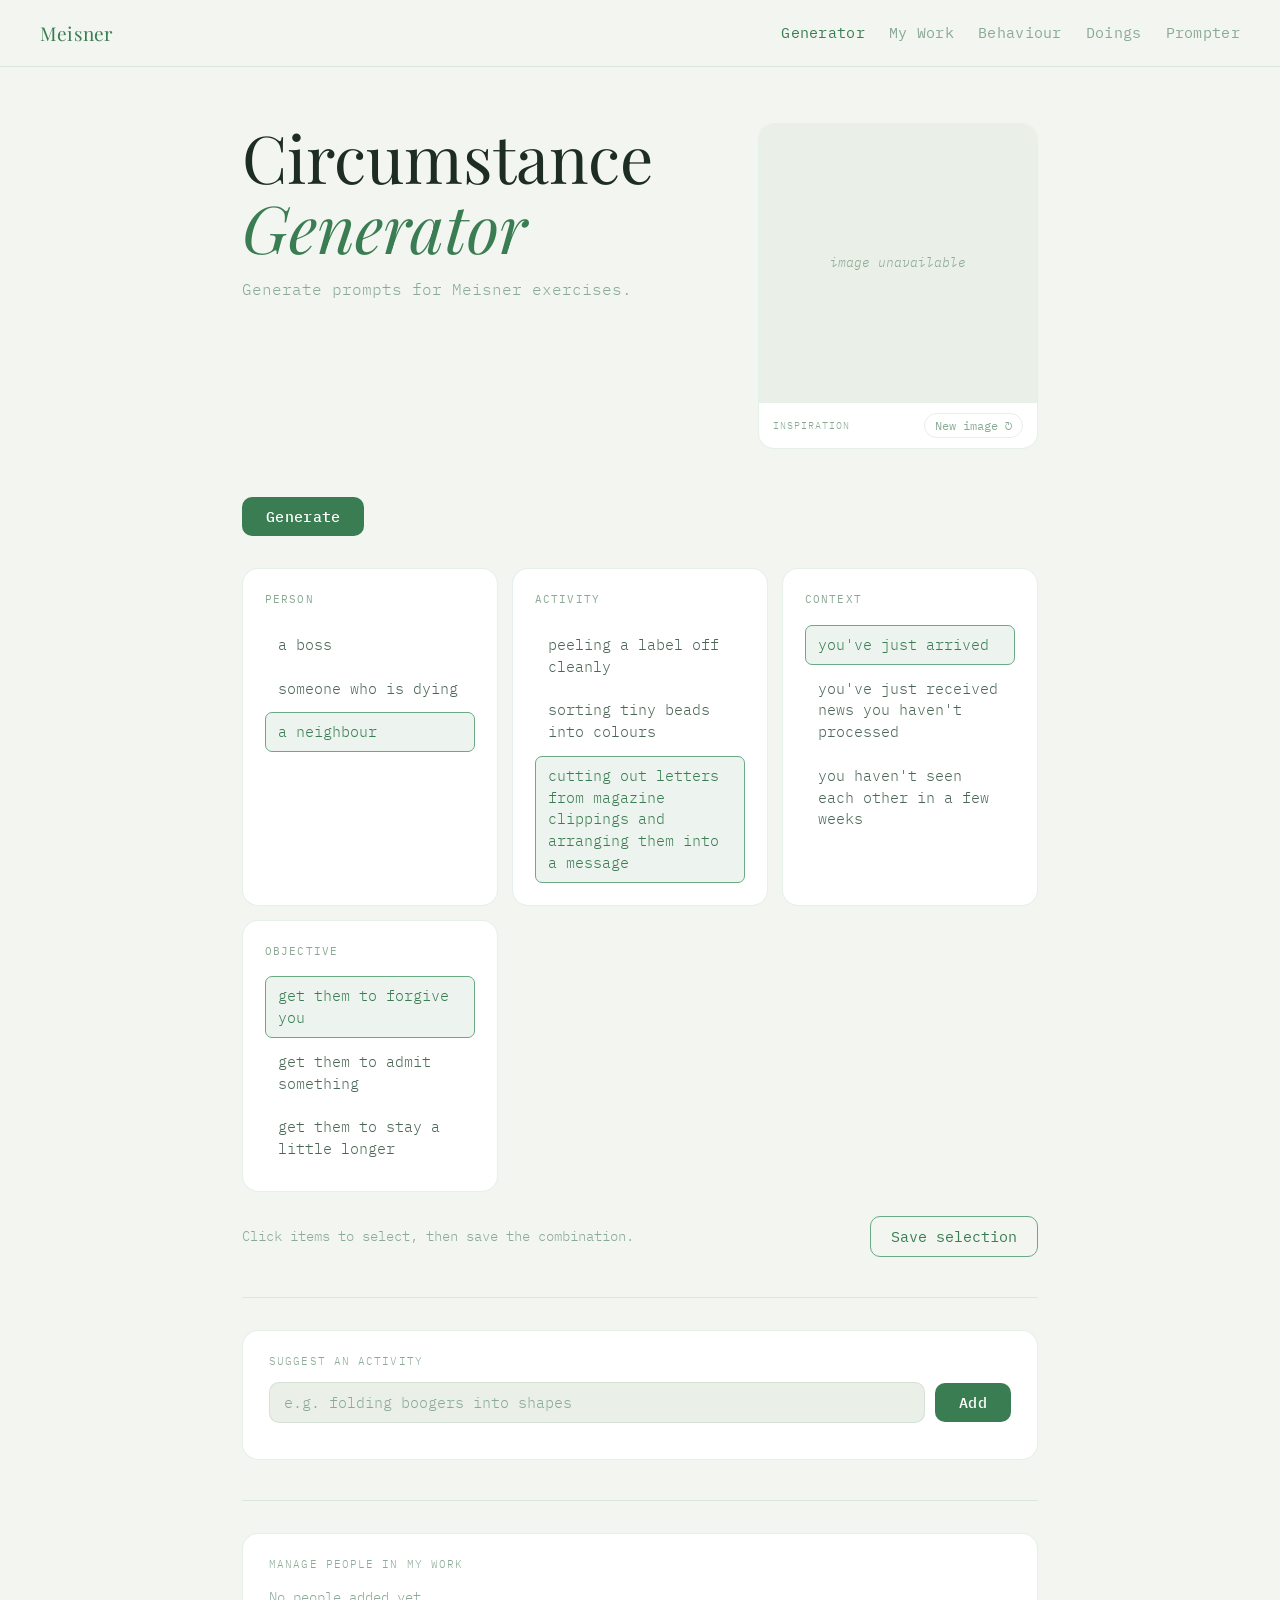
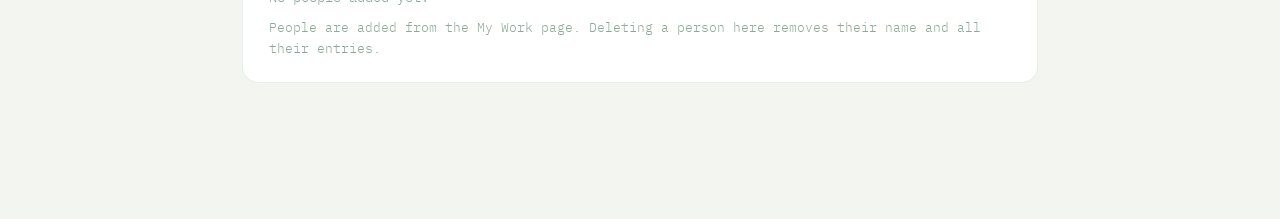
==== commit f55b267f: "Add files via upload" ====
--- a/index.html
+++ b/index.html
@@ -3,7 +3,7 @@
 <head>
   <meta charset="UTF-8">
   <meta name="viewport" content="width=device-width, initial-scale=1.0">
-  <link rel="icon" type="image/jpg" href="yas.JPG">
+  <link rel="icon" type="image/png" href="yas.png">
   <title>Meisner Generator</title>
   <link rel="preconnect" href="https://fonts.googleapis.com">
   <link href="https://fonts.googleapis.com/css2?family=Playfair+Display:ital,wght@0,400;0,500;1,400;1,500&family=IBM+Plex+Mono:wght@300;400;500&display=swap" rel="stylesheet">
--- a/style.css
+++ b/style.css
@@ -780,6 +780,135 @@
 
 .toast.show { opacity: 1; transform: translateX(-50%) translateY(0); }
 
+/* PROMPTER */
+.prompter-wrap { max-width: 640px; }
+
+.prompt-progress {
+  height: 3px;
+  background: var(--border);
+  border-radius: 100px;
+  margin-bottom: 40px;
+  overflow: hidden;
+}
+
+.prompt-progress-fill {
+  height: 100%;
+  background: var(--green);
+  border-radius: 100px;
+  transition: width 0.4s ease;
+}
+
+.answered-list { display: flex; flex-direction: column; gap: 12px; margin-bottom: 32px; }
+
+.answered-item {
+  display: flex;
+  flex-direction: column;
+  gap: 3px;
+  padding: 12px 16px;
+  background: var(--bg-card);
+  border: 1px solid var(--border);
+  border-radius: var(--radius);
+}
+
+.answered-label {
+  font-size: 11px;
+  letter-spacing: 0.08em;
+  text-transform: uppercase;
+  color: var(--text-dim);
+}
+
+.answered-value { font-size: 15px; color: var(--text-muted); line-height: 1.5; }
+
+.prompt-step {
+  background: var(--bg-card);
+  border: 1px solid var(--border);
+  border-radius: var(--radius-lg);
+  padding: 28px 32px;
+}
+
+.prompt-q {
+  font-family: var(--font-display);
+  font-size: 22px;
+  font-weight: 400;
+  color: var(--text);
+  margin-bottom: 8px;
+  line-height: 1.3;
+}
+
+.prompt-hint {
+  font-size: 14px;
+  color: var(--text-dim);
+  line-height: 1.6;
+  margin-bottom: 20px;
+}
+
+.prompt-answer {
+  margin-bottom: 20px;
+  min-height: 90px;
+}
+
+.prompt-nav {
+  display: flex;
+  align-items: center;
+  gap: 10px;
+  flex-wrap: wrap;
+}
+
+.prompt-step-indicator {
+  font-size: 13px;
+  color: var(--text-dim);
+  margin-left: auto;
+}
+
+.btn-next {
+  background: var(--green);
+  color: #fff;
+  border: none;
+  font-family: var(--font-mono);
+  font-size: 15px;
+  font-weight: 500;
+  padding: 10px 24px;
+  border-radius: var(--radius);
+  cursor: pointer;
+  transition: opacity 0.2s, transform 0.1s;
+}
+
+.btn-next:hover { opacity: 0.85; }
+.btn-next:active { transform: scale(0.97); }
+
+.generating-msg {
+  font-size: 15px;
+  color: var(--text-dim);
+  font-style: italic;
+  padding: 32px 0;
+  text-align: center;
+}
+
+.result-block {
+  background: var(--bg-card);
+  border: 1px solid var(--border);
+  border-radius: var(--radius-lg);
+  padding: 24px 28px;
+}
+
+.result-label {
+  display: block;
+  font-size: 11px;
+  letter-spacing: 0.1em;
+  text-transform: uppercase;
+  color: var(--text-dim);
+  margin-bottom: 14px;
+}
+
+.result-text {
+  font-size: 16px;
+  color: var(--text-muted);
+  line-height: 1.85;
+  white-space: pre-wrap;
+}
+
+.result-actions { display: flex; gap: 10px; flex-wrap: wrap; }
+
 @media (max-width: 600px) {
   nav { padding: 14px 18px; }
   .nav-links { gap: 14px; }
